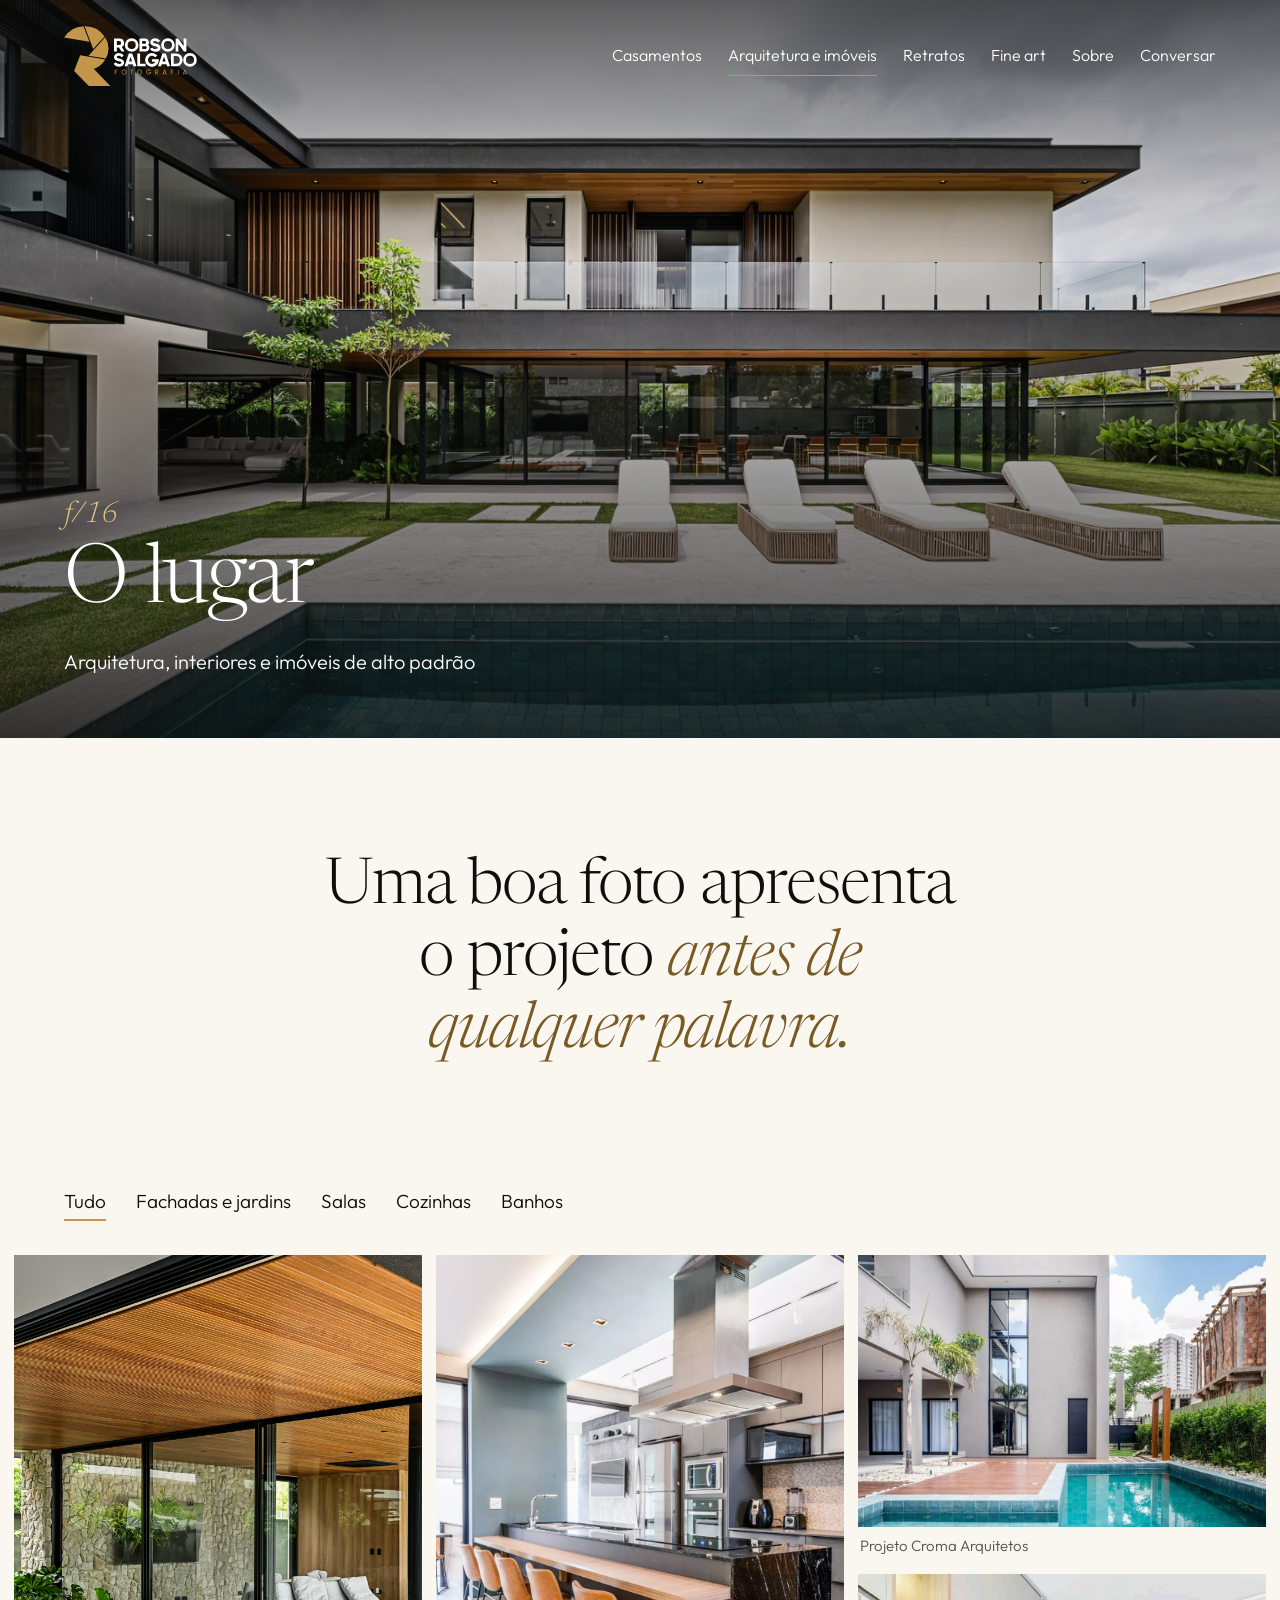
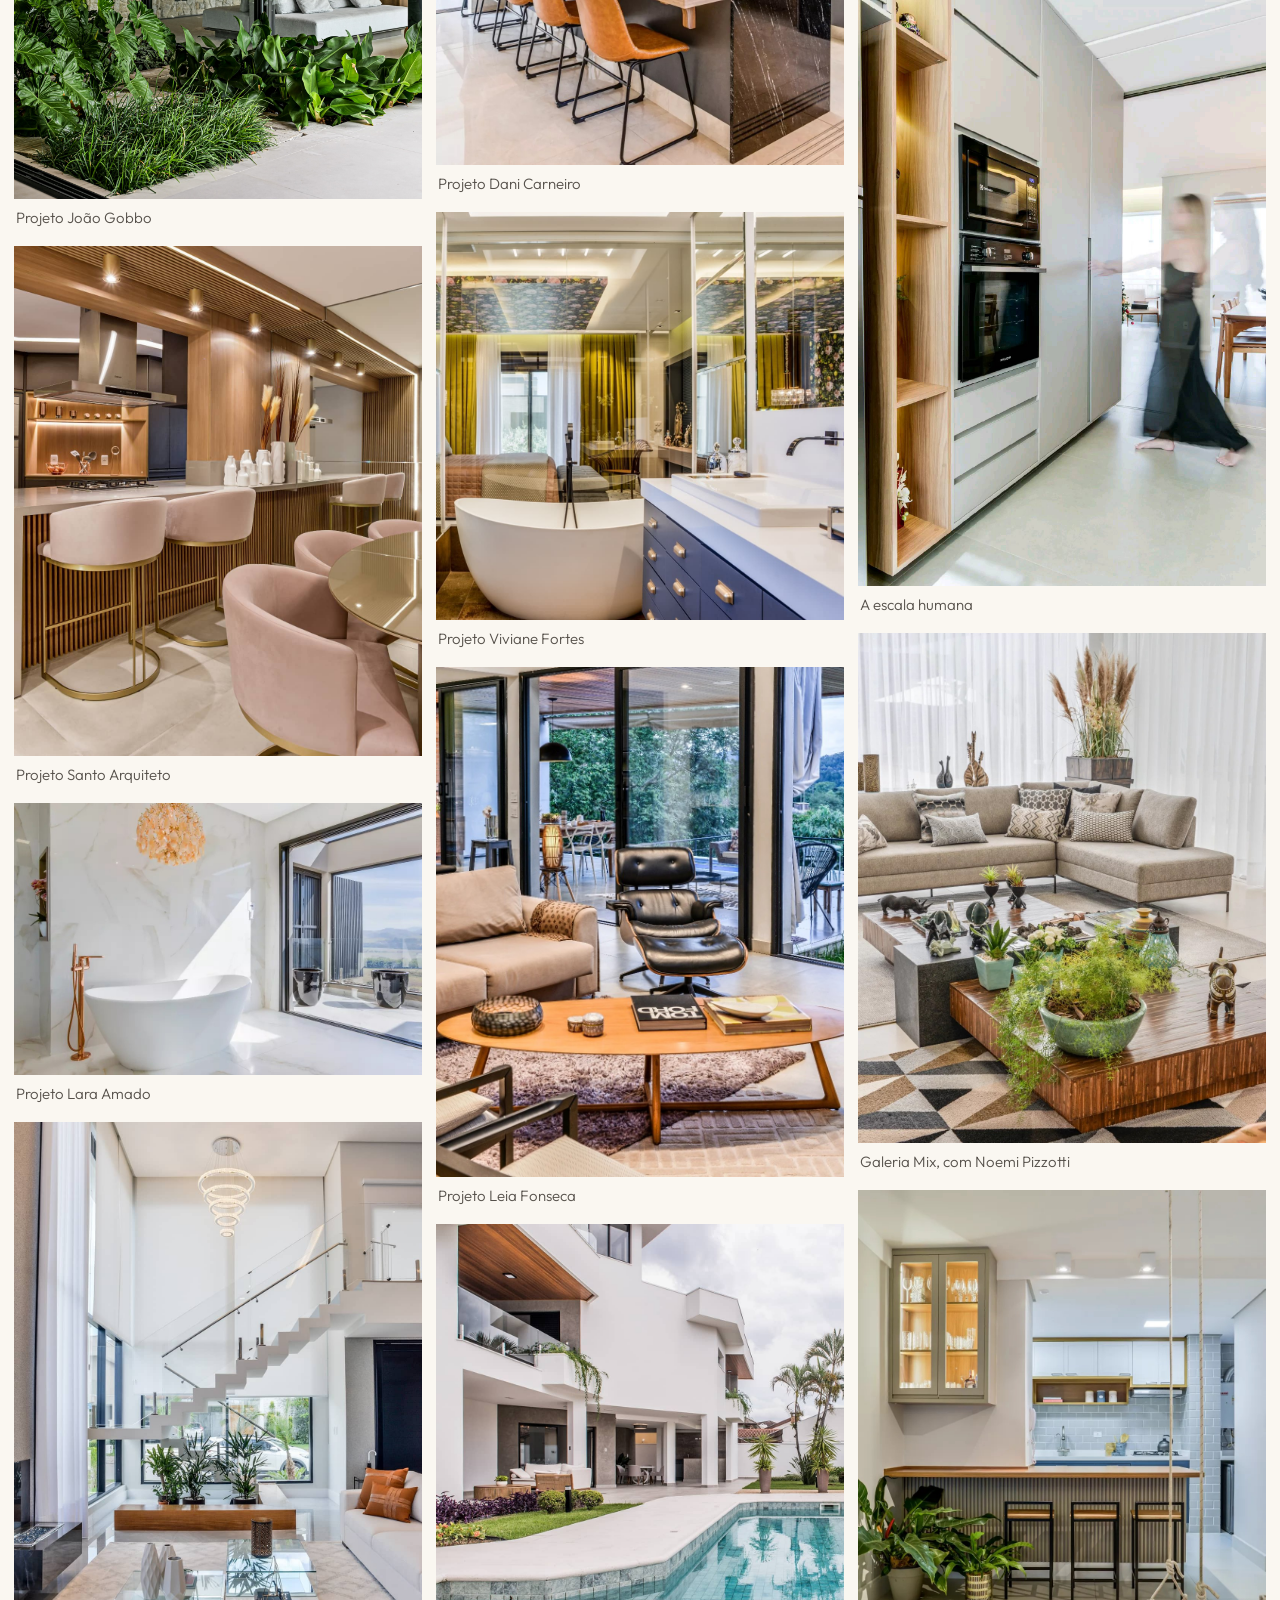
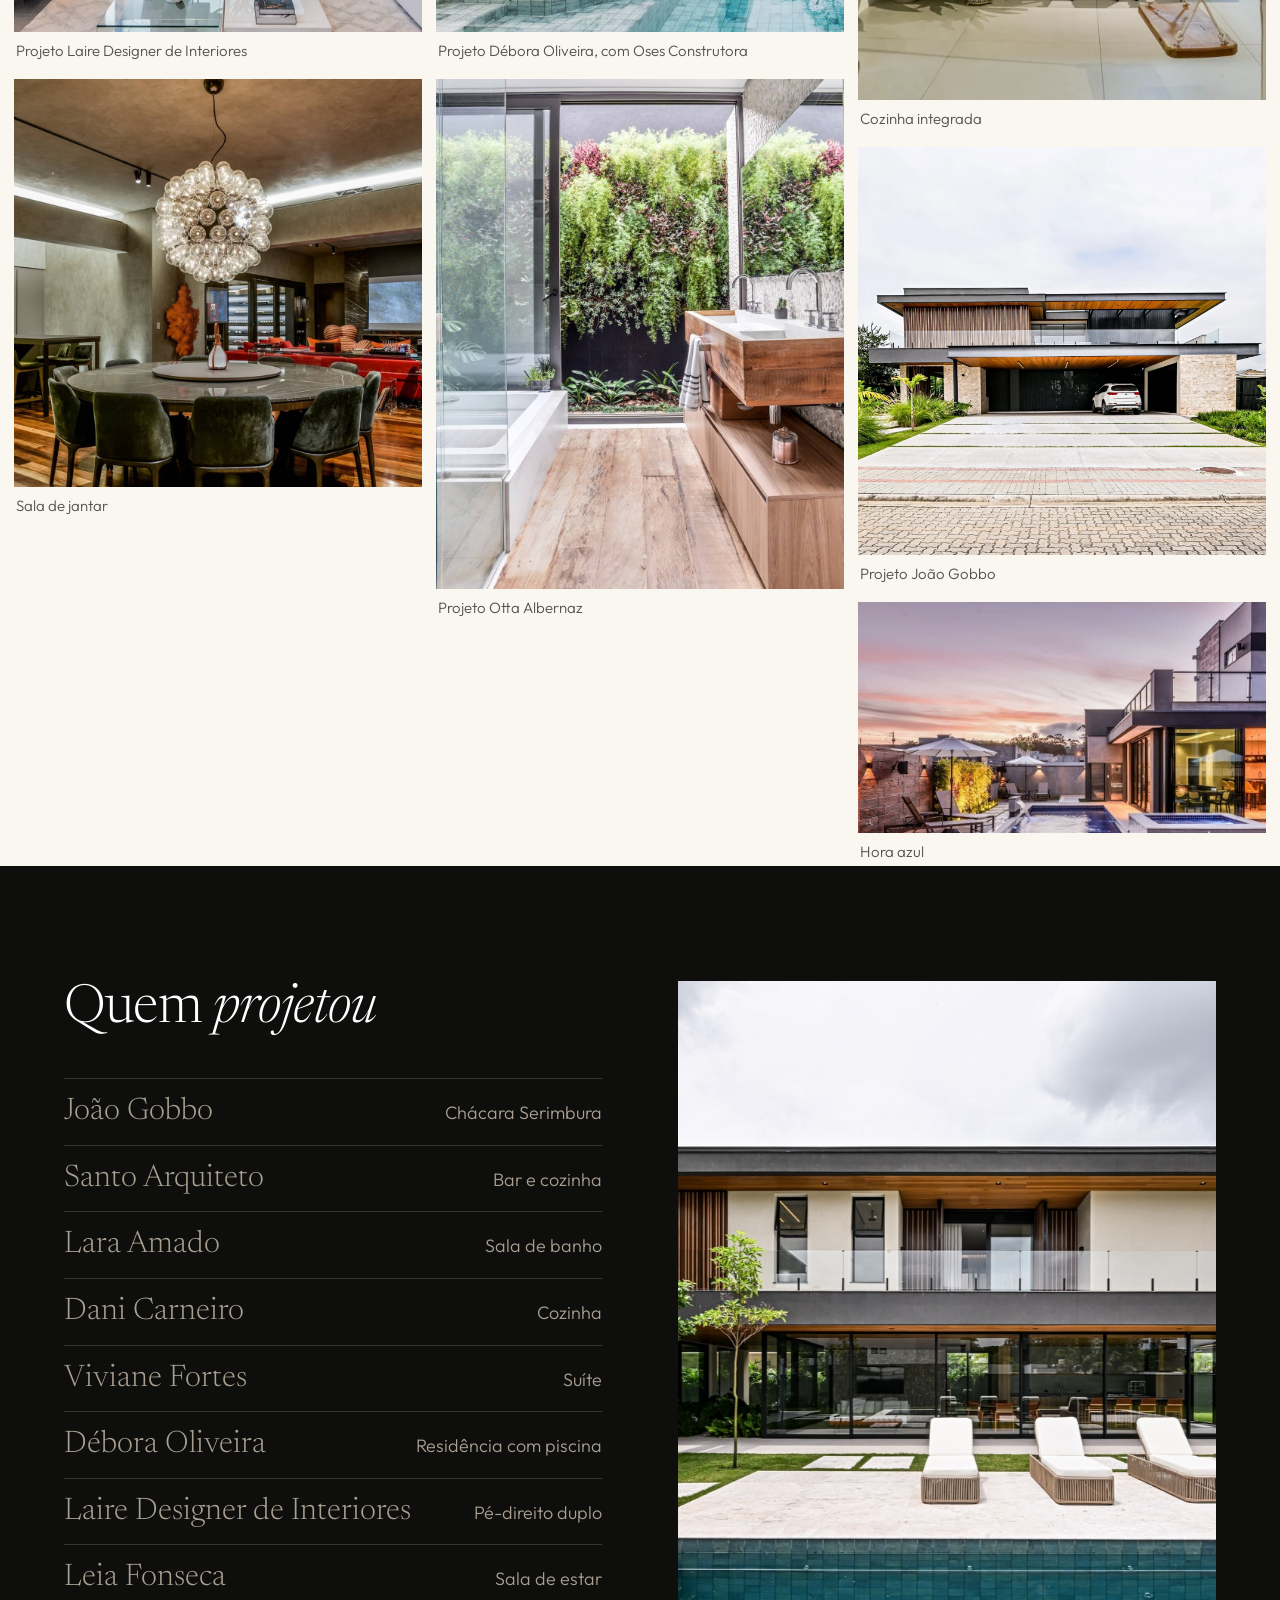
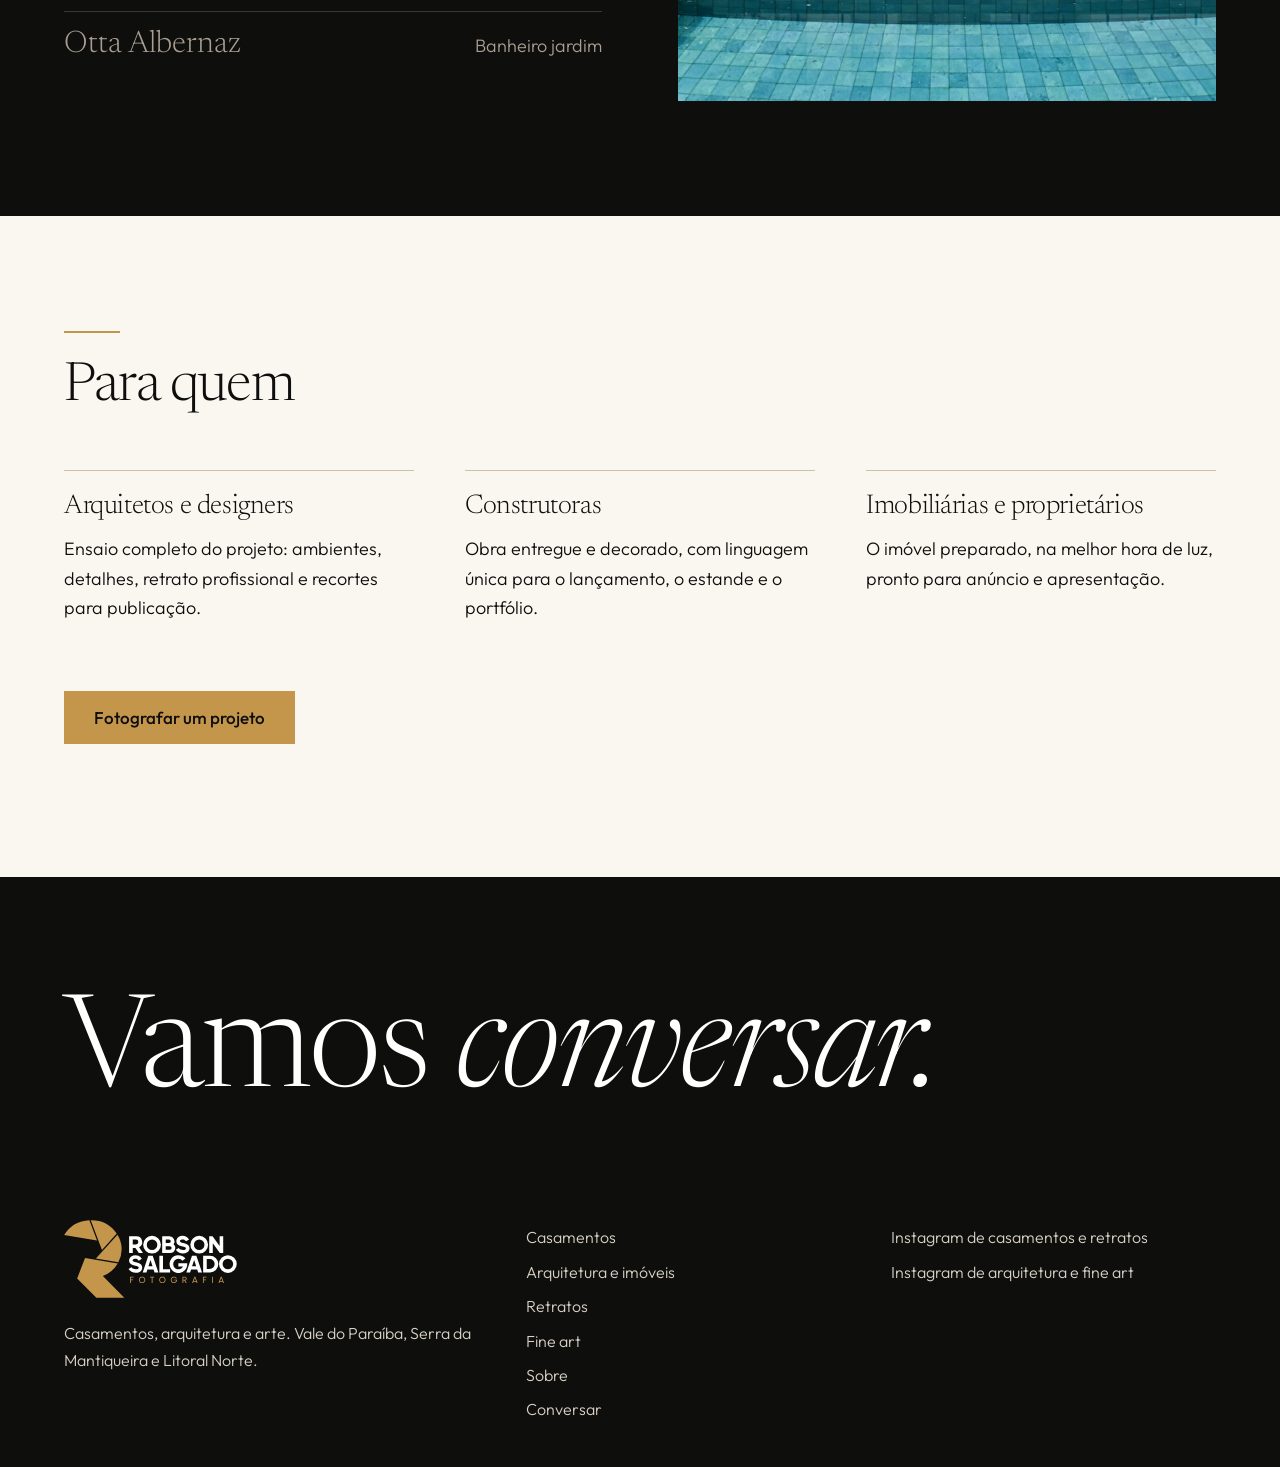
==== arquitetura.html @ 50bb3183 "Site Robson Salgado Fotografia (previa) Co-Authored-By: Claude Opus 5.5 <noreply@anthropic.com>" ====
<!doctype html><html lang="pt-BR"><head><meta charset="utf-8"><meta name="viewport" content="width=device-width,initial-scale=1"><meta name="robots" content="noindex,nofollow"><meta property="og:title" content="Arquitetura e imóveis · Robson Salgado Fotografia"><meta property="og:description" content="Fotografia de arquitetura, interiores e imóveis de alto padrão."><meta property="og:type" content="website"><meta property="og:image" content="https://preterconsultoria-svg.github.io/robson-salgado/assets/link.jpg"><meta property="og:image:width" content="1200"><meta property="og:image:height" content="630"><meta name="twitter:card" content="summary_large_image"><meta name="theme-color" content="#0E0E0D"><title>Arquitetura e imóveis · Robson Salgado Fotografia</title><meta name="description" content="Fotografia de arquitetura, interiores e imóveis de alto padrão."><link rel="icon" href="assets/favicon.svg"><link href="https://fonts.googleapis.com/css2?family=Newsreader:ital,opsz,wght@0,6..72,300;0,6..72,400;1,6..72,300;1,6..72,400&family=Outfit:wght@300;400;500&display=swap" rel="stylesheet"><link rel="stylesheet" href="assets/site.css"><link rel="stylesheet" href="assets/site2.css"><script>document.documentElement.classList.add('js');if(/parado/.test(location.search)||matchMedia('(prefers-reduced-motion:reduce)').matches)document.documentElement.classList.add('parado')</script></head><body class="">
<header class="topo"><a href="index.html"><img src="assets/logo-negativo.svg" alt="Robson Salgado Fotografia, início"></a><button class="abre" aria-expanded="false">Menu</button><nav><a href="casamentos.html">Casamentos</a><a href="arquitetura.html" aria-current=page>Arquitetura e imóveis</a><a href="retratos.html">Retratos</a><a href="fine-art.html">Fine art</a><a href="sobre.html">Sobre</a><a href="contato.html">Conversar</a></nav></header>
<main><section class="capa"><img class="f" src="assets/fotos/a6.jpg" alt="" style="object-position:50% 50%"><div><span class="ab">f/16</span><h1>O lugar</h1><p>Arquitetura, interiores e imóveis de alto padrão</p></div></section><section class="sec manif"><p>Uma boa foto apresenta o projeto <em>antes de qualquer palavra.</em></p></section><div class="filtros" role="group" aria-label="Filtrar fotos"><button aria-pressed="true" data-f="">Tudo</button><button aria-pressed="false" data-f="fora">Fachadas e jardins</button><button aria-pressed="false" data-f="social">Salas</button><button aria-pressed="false" data-f="coz">Cozinhas</button><button aria-pressed="false" data-f="banho">Banhos</button></div><div class="grade"><figure data-t="fora"><img src="assets/fotos/a7.jpg" alt="Varanda com jardim tropical" loading="lazy" style="aspect-ratio:1440/1920;"><figcaption>Projeto João Gobbo</figcaption></figure><figure data-t="social"><img src="assets/fotos/a55.jpg" alt="Bar com banquetas rosê" loading="lazy" style="aspect-ratio:1080/1350;"><figcaption>Projeto Santo Arquiteto</figcaption></figure><figure data-t="banho"><img src="assets/fotos/a53.jpg" alt="Banheira com vista" loading="lazy" style="aspect-ratio:1080/720;"><figcaption>Projeto Lara Amado</figcaption></figure><figure data-t="social"><img src="assets/fotos/a83.jpg" alt="Pé-direito duplo com escada suspensa" loading="lazy" style="aspect-ratio:1080/1350;"><figcaption>Projeto Laire Designer de Interiores</figcaption></figure><figure data-t="social"><img src="assets/fotos/a75.jpg" alt="Sala de jantar com lustre de vidro" loading="lazy" style="aspect-ratio:1080/1080;"><figcaption>Sala de jantar</figcaption></figure><figure data-t="coz"><img src="assets/fotos/a46.jpg" alt="Cozinha com ilha" loading="lazy" style="aspect-ratio:1080/1350;"><figcaption>Projeto Dani Carneiro</figcaption></figure><figure data-t="banho"><img src="assets/fotos/a64.jpg" alt="Sala de banho" loading="lazy" style="aspect-ratio:1080/1080;"><figcaption>Projeto Viviane Fortes</figcaption></figure><figure data-t="social"><img src="assets/fotos/a25.jpg" alt="Sala com poltrona de couro" loading="lazy" style="aspect-ratio:864/1080;"><figcaption>Projeto Leia Fonseca</figcaption></figure><figure data-t="fora"><img src="assets/fotos/a69.jpg" alt="Casa com piscina" loading="lazy" style="aspect-ratio:1080/1080;"><figcaption>Projeto Débora Oliveira, com Oses Construtora</figcaption></figure><figure data-t="banho"><img src="assets/fotos/a78.jpg" alt="Banheiro com jardim vertical" loading="lazy" style="aspect-ratio:1080/1350;"><figcaption>Projeto Otta Albernaz</figcaption></figure><figure data-t="fora"><img src="assets/fotos/a50.jpg" alt="Piscina e fachada" loading="lazy" style="aspect-ratio:1080/720;"><figcaption>Projeto Croma Arquitetos</figcaption></figure><figure data-t="coz"><img src="assets/fotos/a33.jpg" alt="Cozinha clara com figura em movimento" loading="lazy" style="aspect-ratio:1280/1920;"><figcaption>A escala humana</figcaption></figure><figure data-t="social"><img src="assets/fotos/a52.jpg" alt="Sala de estar" loading="lazy" style="aspect-ratio:1080/1350;"><figcaption>Galeria Mix, com Noemi Pizzotti</figcaption></figure><figure data-t="coz"><img src="assets/fotos/a54.jpg" alt="Cozinha integrada com balanço" loading="lazy" style="aspect-ratio:1080/1350;"><figcaption>Cozinha integrada</figcaption></figure><figure data-t="fora"><img src="assets/fotos/a8.jpg" alt="Fachada contemporânea" loading="lazy" style="aspect-ratio:1440/1440;"><figcaption>Projeto João Gobbo</figcaption></figure><figure data-t="fora"><img src="assets/fotos/a63.jpg" alt="Casa ao anoitecer" loading="lazy" style="aspect-ratio:1080/610;"><figcaption>Hora azul</figcaption></figure></div><section class="sec noite indice"><div><h2>Quem <em>projetou</em></h2><ul><li tabindex="0" data-i="a6"><b>João Gobbo</b><span>Chácara Serimbura</span></li><li tabindex="0" data-i="a55"><b>Santo Arquiteto</b><span>Bar e cozinha</span></li><li tabindex="0" data-i="a53"><b>Lara Amado</b><span>Sala de banho</span></li><li tabindex="0" data-i="a46"><b>Dani Carneiro</b><span>Cozinha</span></li><li tabindex="0" data-i="a64"><b>Viviane Fortes</b><span>Suíte</span></li><li tabindex="0" data-i="a69"><b>Débora Oliveira</b><span>Residência com piscina</span></li><li tabindex="0" data-i="a83"><b>Laire Designer de Interiores</b><span>Pé-direito duplo</span></li><li tabindex="0" data-i="a25"><b>Leia Fonseca</b><span>Sala de estar</span></li><li tabindex="0" data-i="a78"><b>Otta Albernaz</b><span>Banheiro jardim</span></li></ul></div><img src="assets/fotos/a6.jpg" alt=""></section><section class="sec"><i class="fio"></i><h2>Para quem</h2><div class="tres"><div><h3>Arquitetos e designers</h3><p>Ensaio completo do projeto: ambientes, detalhes, retrato profissional e recortes para publicação.</p></div><div><h3>Construtoras</h3><p>Obra entregue e decorado, com linguagem única para o lançamento, o estande e o portfólio.</p></div><div><h3>Imobiliárias e proprietários</h3><p>O imóvel preparado, na melhor hora de luz, pronto para anúncio e apresentação.</p></div></div><p style="margin-top:50px"><a class="bt" href="contato.html?tipo=arquitetura">Fotografar um projeto</a></p></section></main>
<footer class="pe2"><a class="conv" href="contato.html">Vamos <em>conversar.</em></a><div class="pe"><div><img src="assets/logo-negativo.svg" alt="Robson Salgado Fotografia"><p style="margin-top:22px">Casamentos, arquitetura e arte. Vale do Paraíba, Serra da Mantiqueira e Litoral Norte.</p></div><div><a href="casamentos.html">Casamentos</a><a href="arquitetura.html">Arquitetura e imóveis</a><a href="retratos.html">Retratos</a><a href="fine-art.html">Fine art</a><a href="sobre.html">Sobre</a><a href="contato.html">Conversar</a></div><div><a data-ig="instagramStudio" href="#">Instagram de casamentos e retratos</a><a data-ig="instagramArq" href="#">Instagram de arquitetura e fine art</a></div></div></footer>
<script src="config.js"></script><script src="assets/site.js"></script><script src="assets/site2.js"></script></body></html>
---- assets/site.css ----
:root{--preto:#0E0E0D;--ouro:#C4964B;--bronze:#7A5A24;--marfim:#FAF7F1;--areia:#EDE5D8;--grafite:#55504A;--serif:"Newsreader",Georgia,serif;--sans:"Outfit",Arial,sans-serif;--m:clamp(20px,5vw,80px)}
*{box-sizing:border-box}html{scroll-behavior:smooth}body{margin:0;background:var(--marfim);color:var(--preto);font:300 18px/1.65 var(--sans)}
img{display:block;max-width:100%}a{color:inherit}h1,h2,h3{font-family:var(--serif);font-weight:300;line-height:1.06;margin:0;letter-spacing:-.015em;text-wrap:balance}
h1{font-size:clamp(44px,6.4vw,104px)}h2{font-size:clamp(34px,4.2vw,66px)}h3{font-size:27px}em{font-style:italic}p{margin:0 0 1em;max-width:62ch}
.fio{display:block;width:56px;height:2px;background:var(--ouro);margin:0 0 26px}
:focus-visible{outline:2px solid var(--ouro);outline-offset:4px}
.topo{position:absolute;z-index:20;left:0;right:0;top:0;display:flex;align-items:center;justify-content:space-between;gap:24px;padding:26px var(--m);color:#fff}
.topo img{height:60px}.topo nav{display:flex;gap:30px;font-size:16px}.topo a{text-decoration:none}.topo nav a{padding:6px 0;border-bottom:1px solid transparent}.topo nav a:hover,.topo nav a[aria-current]{border-color:var(--ouro)}
.claro .topo{position:relative;background:var(--preto)}
.abre{display:none}
.duas{display:flex;height:100vh;min-height:620px;background:var(--preto);position:relative;overflow:hidden}
.duas a{position:relative;flex:1;overflow:hidden;text-decoration:none;color:#fff;transition:flex .7s cubic-bezier(.2,.7,.2,1)}
.duas a:hover,.duas a:focus-visible{flex:1.35}
.duas img{position:absolute;inset:0;width:100%;height:100%;object-fit:cover}
.duas a:after{content:"";position:absolute;inset:0;background:linear-gradient(rgba(14,14,13,.7),rgba(14,14,13,0) 30%,rgba(14,14,13,0) 45%,rgba(14,14,13,.86))}
.duas div{position:absolute;left:var(--m);right:30px;bottom:56px;z-index:2}.duas p{margin:14px 0 0;max-width:34ch;font-size:18px}
.duas a+a div{left:48px}
.duas h1,.duas h2{font-size:clamp(46px,6.6vw,108px)}
.duas span{display:inline-block;margin-top:18px;border-bottom:1px solid var(--ouro);padding-bottom:4px}
.sec{padding:clamp(70px,9vw,150px) var(--m)}.par{display:grid;grid-template-columns:1fr 1fr;gap:clamp(30px,6vw,110px);align-items:center}
.noite{background:var(--preto);color:#fff}.noite p{color:#D8D1C5}.areia{background:var(--areia)}
.sangra{display:grid;grid-template-columns:1.1fr 1fr;min-height:640px}.sangra>img{width:100%;height:100%;object-fit:cover;min-height:420px}.sangra>div{padding:clamp(50px,7vw,120px) var(--m);align-self:center}
.sangra.inv>img{order:2}
.grade{columns:3;column-gap:14px;padding:0 14px}.grade figure{margin:0 0 14px;break-inside:avoid;cursor:zoom-in}.grade img{width:100%}.grade figcaption{font-size:15px;color:var(--grafite);padding:8px 2px 4px;line-height:1.4}
.capa{position:relative;height:82vh;min-height:520px;color:#fff;background:var(--preto)}.capa img.f{position:absolute;inset:0;width:100%;height:100%;object-fit:cover}.capa:after{content:"";position:absolute;inset:0;background:linear-gradient(rgba(14,14,13,.66),rgba(14,14,13,.05) 35%,rgba(14,14,13,.84))}.capa div{position:absolute;z-index:2;left:var(--m);right:var(--m);bottom:60px}.capa p{font-size:20px;margin:18px 0 0}
.tres{display:grid;grid-template-columns:repeat(3,1fr);gap:clamp(24px,4vw,64px);margin-top:54px}.tres h3{margin-bottom:12px}.tres>div{border-top:1px solid #cdbfa8;padding-top:22px}.noite .tres>div{border-color:#3b372f}
.bt{display:inline-block;background:var(--ouro);color:var(--preto);padding:16px 30px;text-decoration:none;border:0;font:500 17px var(--sans);cursor:pointer}.bt:hover{background:#d6aa62}.lk{border-bottom:1px solid var(--ouro);text-decoration:none;padding-bottom:3px}
blockquote{margin:0;font:italic 300 clamp(38px,5.4vw,88px)/1.08 var(--serif);text-wrap:balance}
form{display:grid;gap:18px}label{display:grid;gap:6px;font-size:16px}input,select,textarea{font:300 18px var(--sans);padding:14px;border:1px solid #8f8371;background:#fff;color:var(--preto);width:100%}
.aviso{background:#fff3d6;padding:12px 16px;font-size:16px;display:none}
.pe{background:var(--preto);color:#D8D1C5;padding:70px var(--m) 40px;display:grid;grid-template-columns:1.3fr 1fr 1fr;gap:40px;font-size:16px}.pe img{height:78px}.pe a{display:block;text-decoration:none;padding:4px 0}.pe a:hover{color:var(--ouro)}
dialog{border:0;padding:0;background:transparent;max-width:94vw;max-height:94vh}dialog::backdrop{background:rgba(14,14,13,.93)}dialog img{max-width:94vw;max-height:88vh}dialog p{color:#fff;font-size:15px;margin:8px 0;max-width:none}dialog button{position:fixed;right:24px;top:18px;background:none;border:1px solid #fff;color:#fff;padding:8px 16px;font:400 16px var(--sans);cursor:pointer}
@media(max-width:820px){.abre{display:block;background:none;border:1px solid rgba(255,255,255,.6);color:#fff;font:400 16px var(--sans);padding:8px 14px}.topo img{height:42px}.topo nav{display:none;position:absolute;top:100%;left:0;right:0;background:var(--preto);flex-direction:column;gap:6px;padding:20px var(--m)}.topo.on nav{display:flex}
.duas{flex-direction:column;height:auto}.duas a{min-height:74vh;flex:none!important}.duas a+a div{left:var(--m)}.duas div{bottom:34px}.par,.sangra,.tres,.pe{grid-template-columns:1fr}.sangra.inv>img{order:0}.grade{columns:2;column-gap:8px;padding:0 8px}.grade figure{margin-bottom:8px}body{font-size:17px}}
@media(prefers-reduced-motion:reduce){*{transition:none!important;scroll-behavior:auto!important}}
---- assets/site2.css ----
/* v2 */
.intro{position:fixed;inset:0;z-index:99;background:#0E0E0D;display:none;place-items:center;pointer-events:none}
.js .intro{display:grid;animation:some .7s 1.9s forwards}.intro svg{height:34vh;overflow:visible;animation:abre .9s 1.6s cubic-bezier(.7,0,.8,.4) forwards}
.intro path{fill:#C4964B;opacity:0;transform-box:view-box;transform-origin:50% 40%;animation:lamina .9s cubic-bezier(.2,.8,.2,1) forwards}.intro path:nth-child(2){animation-delay:.14s}.intro path:nth-child(3){animation-delay:.28s}.intro path:nth-child(4){animation-delay:.42s}
@keyframes lamina{from{opacity:0;transform:rotate(-50deg) scale(.8)}to{opacity:1;transform:none}}@keyframes abre{to{transform:scale(7) rotate(24deg);opacity:0}}@keyframes some{to{opacity:0;visibility:hidden}}
.parado .intro,.visto .intro{display:none!important}
.js:not(.parado) .rv{opacity:0;transform:translateY(34px);transition:opacity 1s,transform 1s cubic-bezier(.2,.7,.2,1)}.js .rv.on{opacity:1!important;transform:none!important}
.topo nav{gap:26px}.duas:before{content:"";position:absolute;z-index:3;left:50%;top:-5%;width:5px;height:110%;background:#0E0E0D;display:none}
.duas a:first-child{clip-path:polygon(0 0,100% 0,calc(100% - 9vh) 100%,0 100%);margin-right:-9vh;z-index:2}.duas a+a div{left:calc(9vh + 48px)}.duas a:first-child{filter:none}
.manif p{font:300 clamp(36px,5vw,80px)/1.12 var(--serif);letter-spacing:-.015em;max-width:21ch;margin:0 auto;text-align:center;text-wrap:balance}.manif em{color:var(--bronze)}
.diaf{position:relative;height:340vh;background:#0E0E0D;color:#fff}.parado .diaf{height:100vh}.palco{position:sticky;top:0;height:100vh;height:100svh;min-height:480px;overflow:hidden}.lugar{position:absolute;inset:0;width:100%;height:100%;object-fit:cover;will-change:transform}
.furo{position:absolute;inset:0;will-change:clip-path}.furo img{position:absolute;left:0;top:0;width:100%;height:auto;max-width:none;transform-origin:0 0;will-change:transform}
.palco:after{content:"";position:absolute;inset:auto 0 0;height:42%;background:linear-gradient(transparent,rgba(14,14,13,.78));pointer-events:none}
.legs{position:absolute;z-index:3;left:var(--m);right:var(--m);bottom:56px;display:grid}.legs p{grid-area:1/1;align-self:end;margin:0;max-width:none;font:300 clamp(40px,5.6vw,92px)/1.05 var(--serif);letter-spacing:-.015em;text-wrap:balance;opacity:0}
.sel{padding:0 0 clamp(70px,8vw,130px)}.sel h2{padding:0 var(--m) 40px}.faixa{display:flex;gap:14px;overflow-x:auto;padding:0 var(--m) 18px;scroll-snap-type:x proximity;scrollbar-color:#C4964B #EDE5D8;scrollbar-width:thin}.faixa a{flex:none;scroll-snap-align:center;text-decoration:none}.faixa img{height:min(64vh,620px);width:auto;max-width:none;transition:filter .4s}.faixa a:hover img{filter:brightness(1.06)}.faixa span{display:block;padding-top:10px;font-size:16px;color:var(--grafite)}
.marca{display:grid;grid-template-columns:1fr 1.1fr;align-items:center;gap:6vw;padding:clamp(70px,8vw,120px) var(--m)}.janela{height:min(78vh,760px);width:100%}.marca blockquote p{font:300 18px var(--sans);margin-top:26px}.marca .lk{font:400 18px var(--sans);letter-spacing:0}
.ab{display:block;font:italic 300 30px var(--serif);color:#E3BE82;margin-bottom:10px}
.filtros{display:flex;flex-wrap:wrap;gap:8px 30px;padding:0 var(--m) 34px}.filtros button{background:none;border:0;border-bottom:2px solid transparent;font:300 19px var(--sans);padding:6px 0;cursor:pointer;color:var(--preto)}.filtros [aria-pressed=true]{border-color:#C4964B}.grade figure[hidden]{display:none}.grade img{transition:filter .4s}.grade figure:hover img{filter:brightness(1.07)}
.larga{position:relative;height:88vh;min-height:460px;margin-top:80px;color:#fff;overflow:hidden}.larga img{width:100%;height:100%;object-fit:cover}.larga:after{content:"";position:absolute;inset:50% 0 0;background:linear-gradient(transparent,rgba(14,14,13,.8))}.larga p{position:absolute;z-index:2;left:var(--m);right:var(--m);bottom:36px;font:italic 300 clamp(24px,2.4vw,36px)/1.25 var(--serif);max-width:36ch;margin:0}
.topo0{align-items:start}.faq details{border-top:1px solid #cdbfa8;padding:20px 0}.faq summary{font:300 27px/1.2 var(--serif);cursor:pointer}.faq p{margin:14px 0 0}
.indice{display:grid;grid-template-columns:1fr 1fr;gap:6vw}.indice>img{width:100%;height:720px;object-fit:cover;position:sticky;top:40px}.indice ul{list-style:none;padding:0;margin:40px 0 0}.indice li{display:flex;justify-content:space-between;gap:20px;align-items:baseline;border-top:1px solid #3b372f;padding:15px 0;cursor:default;color:#A89F91;transition:color .3s,padding .3s}.indice li b{font:300 31px/1.15 var(--serif)}.indice li:hover,.indice li:focus{color:#fff;padding-left:16px}
.retr{position:relative;display:grid;grid-template-columns:repeat(4,1fr);height:100vh;min-height:560px;background:#0E0E0D}.retr figure{margin:0;overflow:hidden}.retr img{width:100%;height:100%;object-fit:cover;object-position:50% 25%}.retr:after{content:"";position:absolute;inset:0;background:linear-gradient(rgba(14,14,13,.75),transparent 28%,transparent 55%,rgba(14,14,13,.85));pointer-events:none}.retr>div{position:absolute;z-index:2;left:var(--m);bottom:56px;color:#fff}
.parede{position:relative;height:88vh;min-height:620px;background:linear-gradient(100deg,rgba(255,255,255,.22),transparent 45%,rgba(0,0,0,.14)),var(--p);overflow:hidden;transition:background-color .5s}.obra{position:absolute;left:50%;top:7%;height:62%;transform:translateX(-50%) scale(var(--s,1));transform-origin:50% 45%;transition:transform .5s;background:#12110f;padding:10px;box-shadow:0 24px 46px rgba(0,0,0,.42)}.obra:before{content:"";position:absolute;inset:10px;background:#faf7f1}.obra img{position:relative;height:100%;width:auto;max-width:none;padding:5vh 4.4vh;display:block}
.parede .chao{position:absolute;inset:auto 0 0;height:15%;background:linear-gradient(#8d7353,#6d573c)}.banco{position:absolute;z-index:2;left:50%;bottom:8%;width:460px;max-width:70%;height:66px;transform:translateX(-50%);background:linear-gradient(#b28a5a,#8f6b42);box-shadow:0 40px 26px -14px rgba(0,0,0,.45)}.banco:before,.banco:after{content:"";position:absolute;top:100%;width:10px;height:44px;background:#1a1815;left:40px}.banco:after{left:auto;right:40px}
.escolhe{display:flex;flex-wrap:wrap;gap:24px 60px;align-items:center;padding:34px var(--m)}.escolhe div{display:flex;gap:14px;flex-wrap:wrap}.escolhe p{font-size:15px;margin:0;color:var(--grafite)}.escolhe button{font:300 17px var(--sans);background:none;border:1px solid #bfb19a;padding:10px 16px;cursor:pointer;color:var(--preto)}.escolhe button[data-o]{padding:0;border:2px solid transparent;text-align:left}.escolhe button[data-o] img{width:84px;height:104px;object-fit:cover}.escolhe button[data-o] span{display:block;font-size:15px;padding:4px 2px}.escolhe [aria-pressed=true]{border-color:#C4964B!important;box-shadow:inset 0 0 0 1px #C4964B}.cor{width:44px;height:44px;padding:0!important}
.cont{display:grid;grid-template-columns:1fr 1.1fr}.cf img{width:100%;height:100%;object-fit:cover}.cd{padding:80px var(--m)}
.pe2{background:#0E0E0D}.pe2 .conv{display:block;padding:clamp(80px,9vw,150px) var(--m) 30px;font:300 clamp(56px,10vw,170px)/1 var(--serif);color:#fff;text-decoration:none;letter-spacing:-.02em;transition:color .3s}.pe2 .conv:hover{color:#E3BE82}.semc .conv{display:none}
dialog .nav{position:fixed;top:50%;right:auto;left:20px;transform:translateY(-50%)}dialog .nav.p{left:auto;right:20px}
@media(max-width:820px){.duas a:first-child{clip-path:none;margin:0}.duas a+a div{left:var(--m)}.legs{bottom:36px}.js:not(.parado) .diaf{height:280vh}.marca,.indice,.cont{grid-template-columns:1fr}.janela{height:60vh}.indice>img{height:340px;position:static;order:-1}.indice li{flex-direction:column;gap:2px}.retr{grid-template-columns:1fr 1fr;grid-template-rows:1fr 1fr}.cf{height:46vh}.faixa img{height:54vh}.topo nav{z-index:30}.larga{height:64vh}.obra{height:48%}dialog .nav{top:auto;bottom:14px;transform:none}}
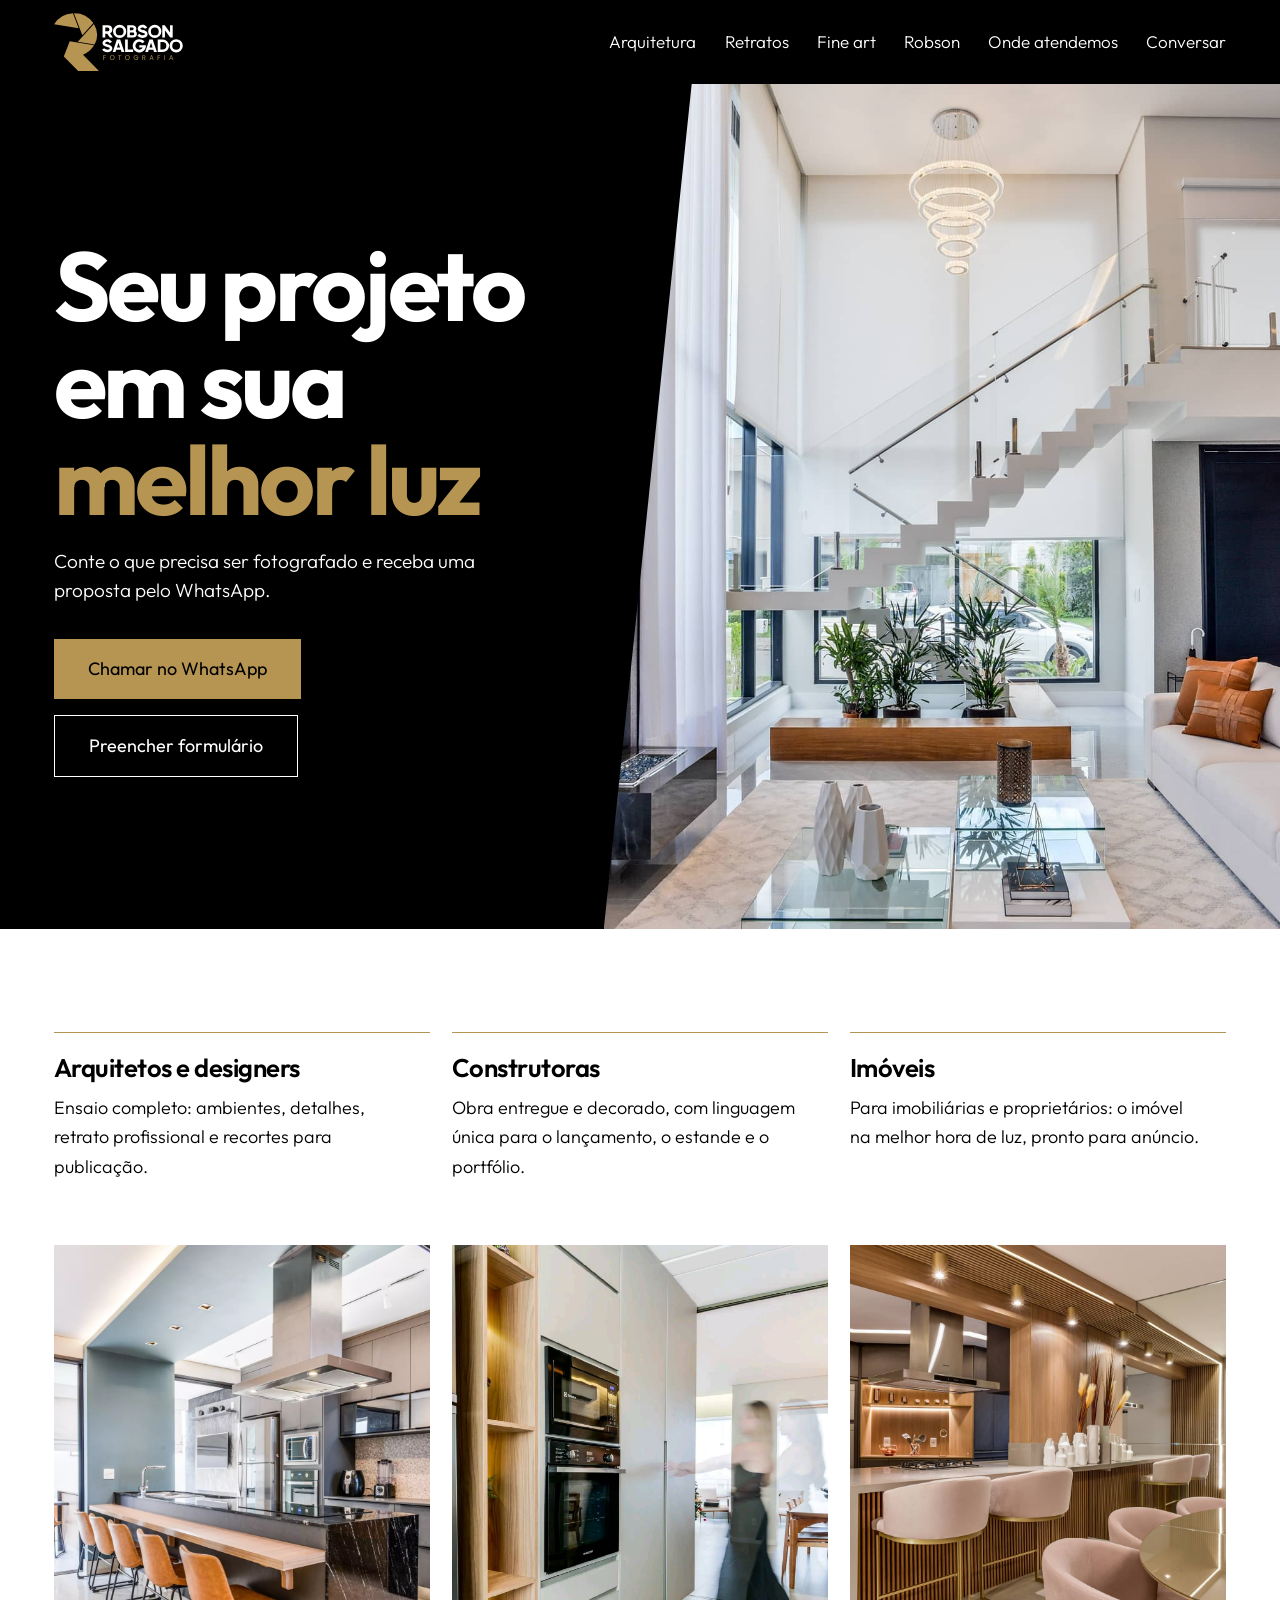
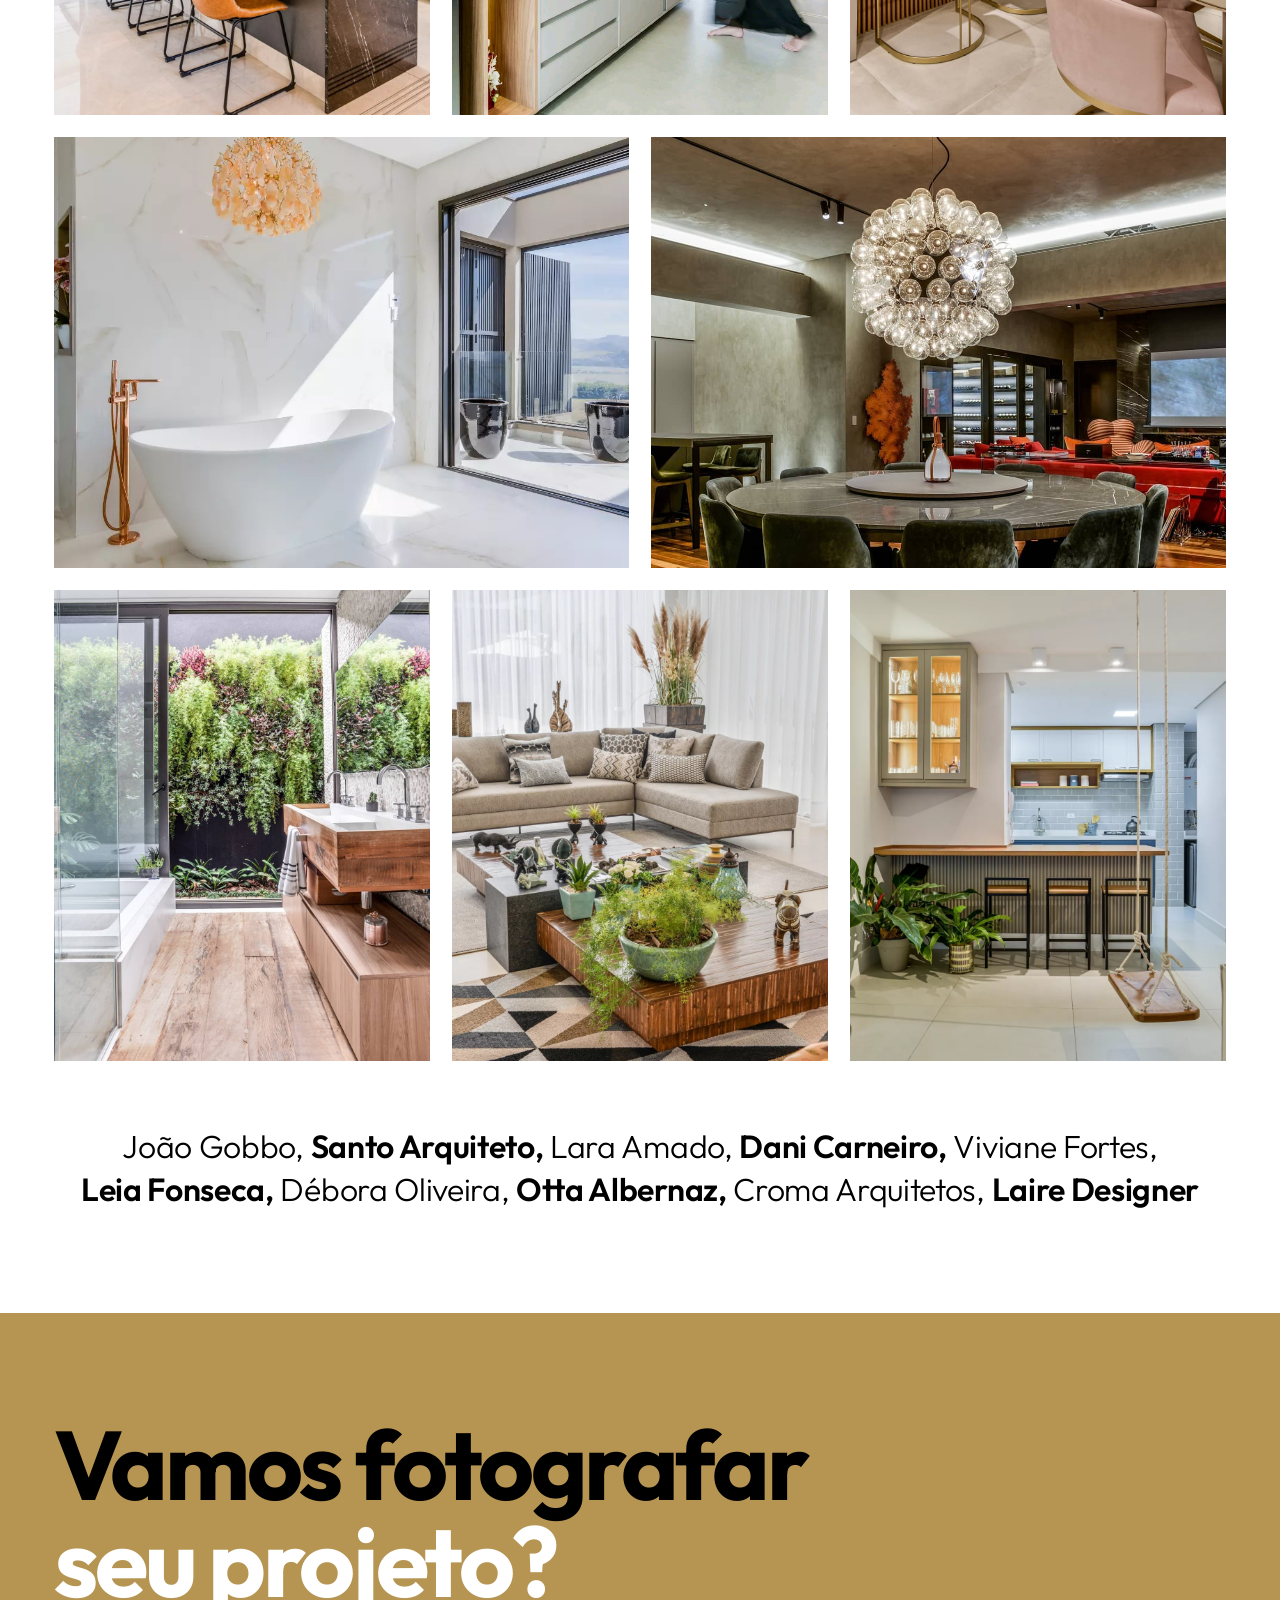
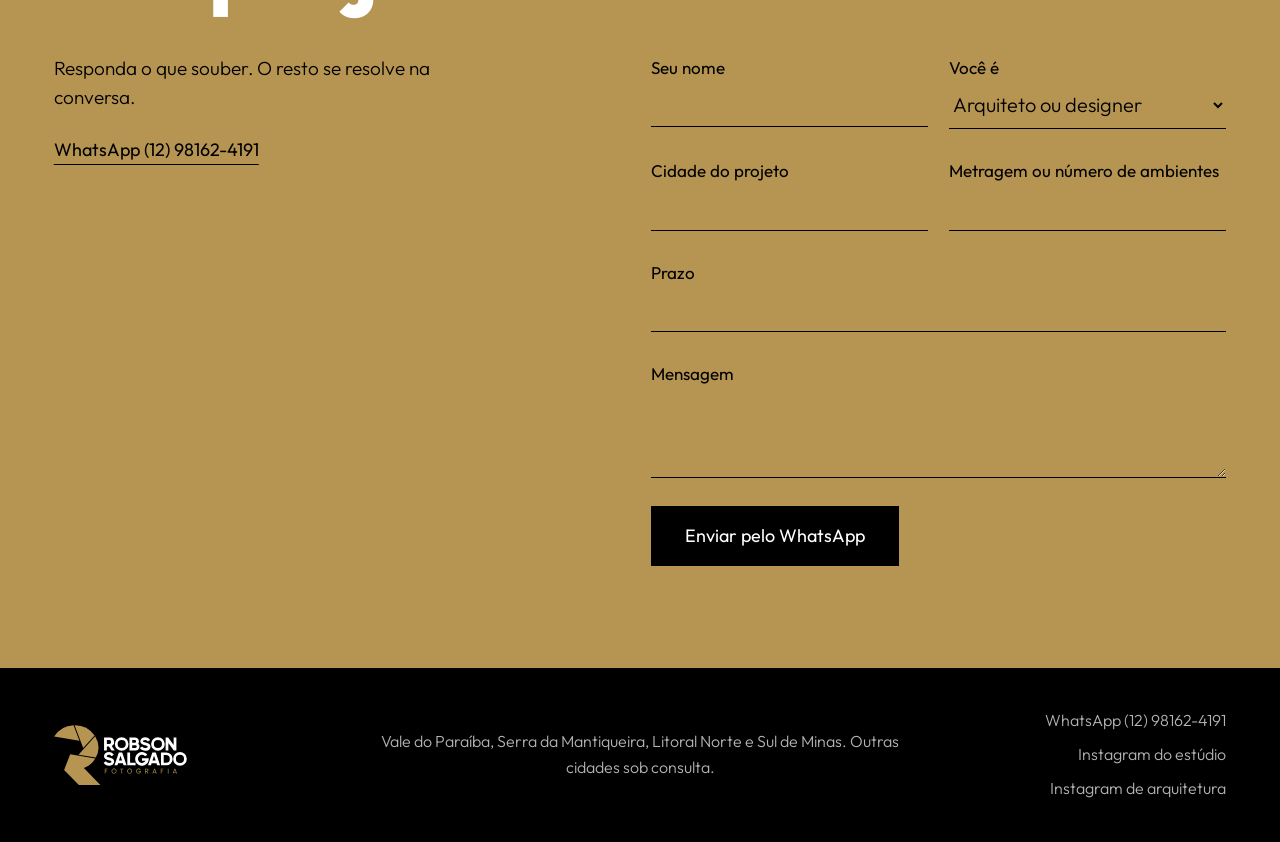
==== commit e37791b7: "Capa rotativa, páginas por serviço e catálogo fine art Co-Authored-By: Claude Opus 5.5 <noreply@anth" ====
--- a/arquitetura.html
+++ b/arquitetura.html
@@ -1,5 +1,2 @@
-<!doctype html><html lang="pt-BR"><head><meta charset="utf-8"><meta name="viewport" content="width=device-width,initial-scale=1"><meta name="robots" content="noindex,nofollow"><meta property="og:title" content="Arquitetura e imóveis · Robson Salgado Fotografia"><meta property="og:description" content="Fotografia de arquitetura, interiores e imóveis de alto padrão."><meta property="og:type" content="website"><meta property="og:image" content="https://preterconsultoria-svg.github.io/robson-salgado/assets/link.jpg"><meta property="og:image:width" content="1200"><meta property="og:image:height" content="630"><meta name="twitter:card" content="summary_large_image"><meta name="theme-color" content="#0E0E0D"><title>Arquitetura e imóveis · Robson Salgado Fotografia</title><meta name="description" content="Fotografia de arquitetura, interiores e imóveis de alto padrão."><link rel="icon" href="assets/favicon.svg"><link href="https://fonts.googleapis.com/css2?family=Newsreader:ital,opsz,wght@0,6..72,300;0,6..72,400;1,6..72,300;1,6..72,400&family=Outfit:wght@300;400;500&display=swap" rel="stylesheet"><link rel="stylesheet" href="assets/site.css"><link rel="stylesheet" href="assets/site2.css"><script>document.documentElement.classList.add('js');if(/parado/.test(location.search)||matchMedia('(prefers-reduced-motion:reduce)').matches)document.documentElement.classList.add('parado')</script></head><body class="">
-<header class="topo"><a href="index.html"><img src="assets/logo-negativo.svg" alt="Robson Salgado Fotografia, início"></a><button class="abre" aria-expanded="false">Menu</button><nav><a href="casamentos.html">Casamentos</a><a href="arquitetura.html" aria-current=page>Arquitetura e imóveis</a><a href="retratos.html">Retratos</a><a href="fine-art.html">Fine art</a><a href="sobre.html">Sobre</a><a href="contato.html">Conversar</a></nav></header>
-<main><section class="capa"><img class="f" src="assets/fotos/a6.jpg" alt="" style="object-position:50% 50%"><div><span class="ab">f/16</span><h1>O lugar</h1><p>Arquitetura, interiores e imóveis de alto padrão</p></div></section><section class="sec manif"><p>Uma boa foto apresenta o projeto <em>antes de qualquer palavra.</em></p></section><div class="filtros" role="group" aria-label="Filtrar fotos"><button aria-pressed="true" data-f="">Tudo</button><button aria-pressed="false" data-f="fora">Fachadas e jardins</button><button aria-pressed="false" data-f="social">Salas</button><button aria-pressed="false" data-f="coz">Cozinhas</button><button aria-pressed="false" data-f="banho">Banhos</button></div><div class="grade"><figure data-t="fora"><img src="assets/fotos/a7.jpg" alt="Varanda com jardim tropical" loading="lazy" style="aspect-ratio:1440/1920;"><figcaption>Projeto João Gobbo</figcaption></figure><figure data-t="social"><img src="assets/fotos/a55.jpg" alt="Bar com banquetas rosê" loading="lazy" style="aspect-ratio:1080/1350;"><figcaption>Projeto Santo Arquiteto</figcaption></figure><figure data-t="banho"><img src="assets/fotos/a53.jpg" alt="Banheira com vista" loading="lazy" style="aspect-ratio:1080/720;"><figcaption>Projeto Lara Amado</figcaption></figure><figure data-t="social"><img src="assets/fotos/a83.jpg" alt="Pé-direito duplo com escada suspensa" loading="lazy" style="aspect-ratio:1080/1350;"><figcaption>Projeto Laire Designer de Interiores</figcaption></figure><figure data-t="social"><img src="assets/fotos/a75.jpg" alt="Sala de jantar com lustre de vidro" loading="lazy" style="aspect-ratio:1080/1080;"><figcaption>Sala de jantar</figcaption></figure><figure data-t="coz"><img src="assets/fotos/a46.jpg" alt="Cozinha com ilha" loading="lazy" style="aspect-ratio:1080/1350;"><figcaption>Projeto Dani Carneiro</figcaption></figure><figure data-t="banho"><img src="assets/fotos/a64.jpg" alt="Sala de banho" loading="lazy" style="aspect-ratio:1080/1080;"><figcaption>Projeto Viviane Fortes</figcaption></figure><figure data-t="social"><img src="assets/fotos/a25.jpg" alt="Sala com poltrona de couro" loading="lazy" style="aspect-ratio:864/1080;"><figcaption>Projeto Leia Fonseca</figcaption></figure><figure data-t="fora"><img src="assets/fotos/a69.jpg" alt="Casa com piscina" loading="lazy" style="aspect-ratio:1080/1080;"><figcaption>Projeto Débora Oliveira, com Oses Construtora</figcaption></figure><figure data-t="banho"><img src="assets/fotos/a78.jpg" alt="Banheiro com jardim vertical" loading="lazy" style="aspect-ratio:1080/1350;"><figcaption>Projeto Otta Albernaz</figcaption></figure><figure data-t="fora"><img src="assets/fotos/a50.jpg" alt="Piscina e fachada" loading="lazy" style="aspect-ratio:1080/720;"><figcaption>Projeto Croma Arquitetos</figcaption></figure><figure data-t="coz"><img src="assets/fotos/a33.jpg" alt="Cozinha clara com figura em movimento" loading="lazy" style="aspect-ratio:1280/1920;"><figcaption>A escala humana</figcaption></figure><figure data-t="social"><img src="assets/fotos/a52.jpg" alt="Sala de estar" loading="lazy" style="aspect-ratio:1080/1350;"><figcaption>Galeria Mix, com Noemi Pizzotti</figcaption></figure><figure data-t="coz"><img src="assets/fotos/a54.jpg" alt="Cozinha integrada com balanço" loading="lazy" style="aspect-ratio:1080/1350;"><figcaption>Cozinha integrada</figcaption></figure><figure data-t="fora"><img src="assets/fotos/a8.jpg" alt="Fachada contemporânea" loading="lazy" style="aspect-ratio:1440/1440;"><figcaption>Projeto João Gobbo</figcaption></figure><figure data-t="fora"><img src="assets/fotos/a63.jpg" alt="Casa ao anoitecer" loading="lazy" style="aspect-ratio:1080/610;"><figcaption>Hora azul</figcaption></figure></div><section class="sec noite indice"><div><h2>Quem <em>projetou</em></h2><ul><li tabindex="0" data-i="a6"><b>João Gobbo</b><span>Chácara Serimbura</span></li><li tabindex="0" data-i="a55"><b>Santo Arquiteto</b><span>Bar e cozinha</span></li><li tabindex="0" data-i="a53"><b>Lara Amado</b><span>Sala de banho</span></li><li tabindex="0" data-i="a46"><b>Dani Carneiro</b><span>Cozinha</span></li><li tabindex="0" data-i="a64"><b>Viviane Fortes</b><span>Suíte</span></li><li tabindex="0" data-i="a69"><b>Débora Oliveira</b><span>Residência com piscina</span></li><li tabindex="0" data-i="a83"><b>Laire Designer de Interiores</b><span>Pé-direito duplo</span></li><li tabindex="0" data-i="a25"><b>Leia Fonseca</b><span>Sala de estar</span></li><li tabindex="0" data-i="a78"><b>Otta Albernaz</b><span>Banheiro jardim</span></li></ul></div><img src="assets/fotos/a6.jpg" alt=""></section><section class="sec"><i class="fio"></i><h2>Para quem</h2><div class="tres"><div><h3>Arquitetos e designers</h3><p>Ensaio completo do projeto: ambientes, detalhes, retrato profissional e recortes para publicação.</p></div><div><h3>Construtoras</h3><p>Obra entregue e decorado, com linguagem única para o lançamento, o estande e o portfólio.</p></div><div><h3>Imobiliárias e proprietários</h3><p>O imóvel preparado, na melhor hora de luz, pronto para anúncio e apresentação.</p></div></div><p style="margin-top:50px"><a class="bt" href="contato.html?tipo=arquitetura">Fotografar um projeto</a></p></section></main>
-<footer class="pe2"><a class="conv" href="contato.html">Vamos <em>conversar.</em></a><div class="pe"><div><img src="assets/logo-negativo.svg" alt="Robson Salgado Fotografia"><p style="margin-top:22px">Casamentos, arquitetura e arte. Vale do Paraíba, Serra da Mantiqueira e Litoral Norte.</p></div><div><a href="casamentos.html">Casamentos</a><a href="arquitetura.html">Arquitetura e imóveis</a><a href="retratos.html">Retratos</a><a href="fine-art.html">Fine art</a><a href="sobre.html">Sobre</a><a href="contato.html">Conversar</a></div><div><a data-ig="instagramStudio" href="#">Instagram de casamentos e retratos</a><a data-ig="instagramArq" href="#">Instagram de arquitetura e fine art</a></div></div></footer>
-<script src="config.js"></script><script src="assets/site.js"></script><script src="assets/site2.js"></script></body></html>+<!doctype html><html lang="pt-BR"><head><meta charset="utf-8"><meta name="viewport" content="width=device-width,initial-scale=1"><meta name="robots" content="noindex,nofollow"><title>Fotografia de arquitetura · Robson Salgado</title><meta name="description" content="Fotografia de projetos, interiores e imóveis."><meta property="og:title" content="Fotografia de arquitetura · Robson Salgado"><meta property="og:description" content="Fotografia de projetos, interiores e imóveis."><meta property="og:type" content="website"><meta property="og:image" content="https://preterconsultoria-svg.github.io/robson-salgado/assets/link-v4.jpg"><meta property="og:image:width" content="1200"><meta property="og:image:height" content="630"><meta name="twitter:card" content="summary_large_image"><meta name="theme-color" content="#000000"><link rel="icon" href="assets/favicon.svg"><link rel="preconnect" href="https://fonts.googleapis.com"><link rel="preconnect" href="https://fonts.gstatic.com" crossorigin><link href="https://fonts.googleapis.com/css2?family=Outfit:wght@300;400;600;700&display=swap" rel="stylesheet"><link rel="stylesheet" href="assets/site.css?v=8"></head><body>
+<div class="barra"><a href="index.html" aria-label="Robson Salgado Fotografia, início"><img src="assets/logo-negativo.svg" alt="Robson Salgado Fotografia"></a><nav><a href="arquitetura.html">Arquitetura</a><a href="retratos.html">Retratos</a><a href="fine-art.html">Fine art</a><a href="index.html#robson">Robson</a><a href="index.html#onde">Onde atendemos</a><a href="#conversar">Conversar</a></nav></div><main id="topo"><section class="amo inv ab"><img src="assets/fotos/a83.jpg" width="1080" height="1350" alt="Sala de pé-direito duplo com escada" style="object-position:50% 55%"><div class="txt"><h1 class="tit">Seu projeto em sua <b>melhor luz</b></h1><p class="lead">Conte o que precisa ser fotografado e receba uma proposta pelo WhatsApp.</p><div class="acoes"><a class="bt" href="https://wa.me/5512981624191?text=Ol%C3%A1%2C%20Robson%21%20Quero%20fotografar%20um%20projeto." target="_blank" rel="noopener">Chamar no WhatsApp</a><a class="bt linha" href="#conversar">Preencher formulário</a></div></div></section><section><div class="tres" style="margin:0 0 clamp(44px,5vw,72px)"><div><h3>Arquitetos e designers</h3><p>Ensaio completo: ambientes, detalhes, retrato profissional e recortes para publicação.</p></div><div><h3>Construtoras</h3><p>Obra entregue e decorado, com linguagem única para o lançamento, o estande e o portfólio.</p></div><div><h3>Imóveis</h3><p>Para imobiliárias e proprietários: o imóvel na melhor hora de luz, pronto para anúncio.</p></div></div><div class="f3 r impar"><figure><img src="assets/fotos/a46.jpg" width="1080" height="1350" alt="Cozinha integrada com banquetas" loading="lazy"></figure><figure><img src="assets/fotos/a33.jpg" width="1280" height="1920" alt="Pessoa em movimento atravessando a cozinha" loading="lazy"></figure><figure><img src="assets/fotos/a55.jpg" width="1080" height="1350" alt="Banquetas rosê com base dourada" loading="lazy"></figure></div><div class="f2 p"><figure><img src="assets/fotos/a53.jpg" width="1080" height="720" alt="Banheira branca com a luz da janela" loading="lazy"></figure><figure><img src="assets/fotos/a75.jpg" width="1080" height="1080" alt="Lustre de vidro sobre mesa redonda" loading="lazy" style="object-position:50% 45%"></figure></div><div class="f3 r impar"><figure><img src="assets/fotos/a78.jpg" width="1080" height="1350" alt="Banheiro de madeira com jardim vertical" loading="lazy"></figure><figure><img src="assets/fotos/a52.jpg" width="1080" height="1350" alt="Sala de estar com mesa de madeira" loading="lazy"></figure><figure><img src="assets/fotos/a54.jpg" width="1080" height="1350" alt="Varanda integrada com balanço de madeira" loading="lazy"></figure></div><p class="noms d"><span>João Gobbo,</span> <span>Santo Arquiteto,</span> <span>Lara Amado,</span> <span>Dani Carneiro,</span> <span>Viviane Fortes,</span> <span>Leia Fonseca,</span> <span>Débora Oliveira,</span> <span>Otta Albernaz,</span> <span>Croma Arquitetos,</span> <span>Laire Designer</span></p></section><section class="fim" id="conversar"><div class="g"><h2 class="tit">Vamos fotografar <em>seu projeto?</em></h2><div class="pq"><p class="lead">Responda o que souber. O resto se resolve na conversa.</p><a class="ir" style="text-decoration-color:#000" href="https://wa.me/5512981624191?text=Ol%C3%A1%2C%20Robson%21%20Quero%20fotografar%20um%20projeto." target="_blank" rel="noopener">WhatsApp (12) 98162-4191</a></div><form data-assunto="Arquitetura"><label>Seu nome<input id="nome" name="nome" data-r="Seu nome" required autocomplete="name"></label><label>Você é<select id="perfil" name="perfil" data-r="Você é"><option>Arquiteto ou designer</option><option>Construtora ou incorporadora</option><option>Imobiliária</option><option>Proprietário</option></select></label><label>Cidade do projeto<input id="local" name="local" data-r="Cidade do projeto" ></label><label>Metragem ou número de ambientes<input id="tamanho" name="tamanho" data-r="Metragem ou número de ambientes" ></label><label>Prazo<input id="data" name="data" data-r="Prazo" ></label><label class="w">Mensagem<textarea id="msg" name="msg" data-r="Mensagem" ></textarea></label><div class="w"><button class="bt">Enviar pelo WhatsApp</button></div></form></div></section></main><footer><img src="assets/logo-negativo.svg" alt="Robson Salgado Fotografia"><p>Vale do Paraíba, Serra da Mantiqueira, Litoral Norte e Sul de Minas. Outras cidades sob consulta.</p><div><a data-wa href="https://wa.me/5512981624191" target="_blank" rel="noopener">WhatsApp (12) 98162-4191</a><a data-ig="instagramStudio" href="#">Instagram do estúdio</a><a data-ig="instagramArq" href="#">Instagram de arquitetura</a></div></footer><script src="config.js?v=8"></script><script src="assets/site.js?v=8"></script></body></html>
--- a/assets/site.css
+++ b/assets/site.css
@@ -1,35 +1,72 @@
-:root{--preto:#0E0E0D;--ouro:#C4964B;--bronze:#7A5A24;--marfim:#FAF7F1;--areia:#EDE5D8;--grafite:#55504A;--serif:"Newsreader",Georgia,serif;--sans:"Outfit",Arial,sans-serif;--m:clamp(20px,5vw,80px)}
-*{box-sizing:border-box}html{scroll-behavior:smooth}body{margin:0;background:var(--marfim);color:var(--preto);font:300 18px/1.65 var(--sans)}
-img{display:block;max-width:100%}a{color:inherit}h1,h2,h3{font-family:var(--serif);font-weight:300;line-height:1.06;margin:0;letter-spacing:-.015em;text-wrap:balance}
-h1{font-size:clamp(44px,6.4vw,104px)}h2{font-size:clamp(34px,4.2vw,66px)}h3{font-size:27px}em{font-style:italic}p{margin:0 0 1em;max-width:62ch}
-.fio{display:block;width:56px;height:2px;background:var(--ouro);margin:0 0 26px}
+/* Identidade oficial do Robson: #000000 #B3B3B3 #B69552 #FFFFFF; Outfit no lugar de Retroica e Made Tommy (licenciadas). */
+:root{--preto:#000;--cinza:#B3B3B3;--ouro:#B69552;--m:max(clamp(20px,4.2vw,72px),calc((100vw - 1320px)/2));--g:clamp(14px,1.7vw,24px);--v:clamp(72px,8vw,124px);--t:Outfit,"Century Gothic",system-ui,sans-serif}
+*{box-sizing:border-box}html{scroll-behavior:smooth;-webkit-text-size-adjust:100%}
+body{margin:0;background:#fff;color:var(--preto);font:300 18px/1.62 var(--t);overflow-x:clip}
+img{display:block;width:100%;height:auto;object-fit:cover}figure{margin:0}p{margin:0;max-width:52ch}p+p{margin-top:1em}a{color:inherit}
+h1,h2,h3,.prom,.d{font-family:var(--t);font-weight:700;margin:0;line-height:1.04;letter-spacing:-.02em;text-wrap:balance}em{font-style:italic}
+figcaption{font-size:16px;line-height:1.4;margin-top:10px;opacity:.8}
 :focus-visible{outline:2px solid var(--ouro);outline-offset:4px}
-.topo{position:absolute;z-index:20;left:0;right:0;top:0;display:flex;align-items:center;justify-content:space-between;gap:24px;padding:26px var(--m);color:#fff}
-.topo img{height:60px}.topo nav{display:flex;gap:30px;font-size:16px}.topo a{text-decoration:none}.topo nav a{padding:6px 0;border-bottom:1px solid transparent}.topo nav a:hover,.topo nav a[aria-current]{border-color:var(--ouro)}
-.claro .topo{position:relative;background:var(--preto)}
-.abre{display:none}
-.duas{display:flex;height:100vh;min-height:620px;background:var(--preto);position:relative;overflow:hidden}
-.duas a{position:relative;flex:1;overflow:hidden;text-decoration:none;color:#fff;transition:flex .7s cubic-bezier(.2,.7,.2,1)}
-.duas a:hover,.duas a:focus-visible{flex:1.35}
-.duas img{position:absolute;inset:0;width:100%;height:100%;object-fit:cover}
-.duas a:after{content:"";position:absolute;inset:0;background:linear-gradient(rgba(14,14,13,.7),rgba(14,14,13,0) 30%,rgba(14,14,13,0) 45%,rgba(14,14,13,.86))}
-.duas div{position:absolute;left:var(--m);right:30px;bottom:56px;z-index:2}.duas p{margin:14px 0 0;max-width:34ch;font-size:18px}
-.duas a+a div{left:48px}
-.duas h1,.duas h2{font-size:clamp(46px,6.6vw,108px)}
-.duas span{display:inline-block;margin-top:18px;border-bottom:1px solid var(--ouro);padding-bottom:4px}
-.sec{padding:clamp(70px,9vw,150px) var(--m)}.par{display:grid;grid-template-columns:1fr 1fr;gap:clamp(30px,6vw,110px);align-items:center}
-.noite{background:var(--preto);color:#fff}.noite p{color:#D8D1C5}.areia{background:var(--areia)}
-.sangra{display:grid;grid-template-columns:1.1fr 1fr;min-height:640px}.sangra>img{width:100%;height:100%;object-fit:cover;min-height:420px}.sangra>div{padding:clamp(50px,7vw,120px) var(--m);align-self:center}
-.sangra.inv>img{order:2}
-.grade{columns:3;column-gap:14px;padding:0 14px}.grade figure{margin:0 0 14px;break-inside:avoid;cursor:zoom-in}.grade img{width:100%}.grade figcaption{font-size:15px;color:var(--grafite);padding:8px 2px 4px;line-height:1.4}
-.capa{position:relative;height:82vh;min-height:520px;color:#fff;background:var(--preto)}.capa img.f{position:absolute;inset:0;width:100%;height:100%;object-fit:cover}.capa:after{content:"";position:absolute;inset:0;background:linear-gradient(rgba(14,14,13,.66),rgba(14,14,13,.05) 35%,rgba(14,14,13,.84))}.capa div{position:absolute;z-index:2;left:var(--m);right:var(--m);bottom:60px}.capa p{font-size:20px;margin:18px 0 0}
-.tres{display:grid;grid-template-columns:repeat(3,1fr);gap:clamp(24px,4vw,64px);margin-top:54px}.tres h3{margin-bottom:12px}.tres>div{border-top:1px solid #cdbfa8;padding-top:22px}.noite .tres>div{border-color:#3b372f}
-.bt{display:inline-block;background:var(--ouro);color:var(--preto);padding:16px 30px;text-decoration:none;border:0;font:500 17px var(--sans);cursor:pointer}.bt:hover{background:#d6aa62}.lk{border-bottom:1px solid var(--ouro);text-decoration:none;padding-bottom:3px}
-blockquote{margin:0;font:italic 300 clamp(38px,5.4vw,88px)/1.08 var(--serif);text-wrap:balance}
-form{display:grid;gap:18px}label{display:grid;gap:6px;font-size:16px}input,select,textarea{font:300 18px var(--sans);padding:14px;border:1px solid #8f8371;background:#fff;color:var(--preto);width:100%}
-.aviso{background:#fff3d6;padding:12px 16px;font-size:16px;display:none}
-.pe{background:var(--preto);color:#D8D1C5;padding:70px var(--m) 40px;display:grid;grid-template-columns:1.3fr 1fr 1fr;gap:40px;font-size:16px}.pe img{height:78px}.pe a{display:block;text-decoration:none;padding:4px 0}.pe a:hover{color:var(--ouro)}
-dialog{border:0;padding:0;background:transparent;max-width:94vw;max-height:94vh}dialog::backdrop{background:rgba(14,14,13,.93)}dialog img{max-width:94vw;max-height:88vh}dialog p{color:#fff;font-size:15px;margin:8px 0;max-width:none}dialog button{position:fixed;right:24px;top:18px;background:none;border:1px solid #fff;color:#fff;padding:8px 16px;font:400 16px var(--sans);cursor:pointer}
-@media(max-width:820px){.abre{display:block;background:none;border:1px solid rgba(255,255,255,.6);color:#fff;font:400 16px var(--sans);padding:8px 14px}.topo img{height:42px}.topo nav{display:none;position:absolute;top:100%;left:0;right:0;background:var(--preto);flex-direction:column;gap:6px;padding:20px var(--m)}.topo.on nav{display:flex}
-.duas{flex-direction:column;height:auto}.duas a{min-height:74vh;flex:none!important}.duas a+a div{left:var(--m)}.duas div{bottom:34px}.par,.sangra,.tres,.pe{grid-template-columns:1fr}.sangra.inv>img{order:0}.grade{columns:2;column-gap:8px;padding:0 8px}.grade figure{margin-bottom:8px}body{font-size:17px}}
-@media(prefers-reduced-motion:reduce){*{transition:none!important;scroll-behavior:auto!important}}
+section{padding:var(--v) var(--m)}section[id]{scroll-margin-top:84px}
+.g{display:grid;grid-template-columns:repeat(12,minmax(0,1fr));column-gap:var(--g)}
+.escuro{background:var(--preto);color:#fff}
+.tit{font-size:clamp(56px,7.6vw,116px);line-height:1}.prom{font-size:clamp(32px,3.2vw,48px)}.prom em,.tres h3{color:var(--preto)}.escuro .prom em,.vinho .prom em,.escuro .tres h3,.vinho .tres h3{color:var(--ouro)}
+.lead{font-size:clamp(19px,1.45vw,21px);line-height:1.55}
+.ir{display:inline-block;margin-top:22px;font-weight:400;text-decoration:underline;text-decoration-thickness:1px;text-underline-offset:8px;text-decoration-color:var(--ouro)}.ir:hover{text-decoration-thickness:2px}
+/* cabeçalho igual nas quatro vertentes */
+.cab{align-items:end;row-gap:22px;margin-bottom:clamp(36px,4vw,60px)}.cab .tit{grid-column:1/13}.cab .prom{grid-column:1/7;align-self:start}.cab .lead{grid-column:7/13;align-self:start;padding-top:.25em;margin-top:0!important}
+.f2,.f3{display:grid;gap:var(--g);margin-bottom:var(--g)}.f2{grid-template-columns:1fr 1fr}.f3{grid-template-columns:repeat(3,1fr)}.q img{aspect-ratio:1}.r img{aspect-ratio:4/5}.p img{aspect-ratio:4/3}.lg img{aspect-ratio:2.1;object-position:50% 60%}
+.tres{display:grid;grid-template-columns:repeat(3,1fr);gap:var(--g);margin-top:clamp(44px,5vw,72px)}.tres>div{border-top:1px solid var(--ouro);padding:22px 24px 0 0;display:flex;flex-direction:column;align-items:flex-start}.tres h3{font-size:clamp(25px,2vw,30px);font-style:italic;font-weight:400;margin-bottom:12px}
+.pedido{margin-top:44px}.bt{display:inline-block;font:400 18px/1.2 var(--t);background:var(--ouro);color:var(--preto);border:0;padding:19px 34px;cursor:pointer;text-decoration:none}.bt:hover{background:var(--ouro)}
+/* topo */
+.barra{position:sticky;top:0;z-index:9;background:var(--preto);color:#fff;display:flex;justify-content:space-between;align-items:center;gap:24px;padding:13px var(--m);font-size:17px}.barra img{height:58px;width:auto}.barra nav{display:flex;gap:clamp(16px,2.2vw,34px)}.barra a{text-decoration:none}.barra nav a:hover{color:var(--ouro)}
+/* robson */
+.rob .g{align-items:center}.rob figure{grid-column:1/7}.rob figure img{aspect-ratio:4/5}.quem{grid-column:7/13;padding-left:clamp(0px,3.4vw,56px)}.quem .tit{color:var(--preto);margin-bottom:28px}.quem .tit span{display:block}
+.car{padding-top:0}.car .g{align-items:center}.cam{grid-column:1/7;position:relative;container-type:inline-size}.cam img{aspect-ratio:1}.cam blockquote{position:absolute;left:24%;bottom:9%;margin:0;font-size:8.2cqw;color:var(--preto)}.cam em{display:block}
+.lin{grid-column:7/13;padding-left:clamp(0px,3.4vw,56px)}.lin dl{margin:28px 0 0;display:grid;grid-template-columns:auto 1fr}.lin dt,.lin dd{border-top:1px solid #B3B3B3;padding:13px 0;margin:0;line-height:1.45}.lin dt{font:italic 400 22px/1.2 var(--t);color:var(--preto);padding-right:28px}
+.noms{font-size:clamp(25px,2.5vw,37px);line-height:1.35;max-width:none;text-align:center;margin-top:clamp(44px,5vw,72px)}.noms span{white-space:nowrap}.noms span:nth-child(even){font-style:italic;color:var(--preto)}
+/* fine art */
+.exp{display:flex;justify-content:center;align-items:center;gap:clamp(24px,5vw,80px)}.quadro{background:#F5F0E6;padding:clamp(14px,2vw,30px);border:clamp(5px,.5vw,8px) solid #B98A40;box-shadow:inset 0 0 14px #0003,0 2px 4px #0006,0 34px 50px -8px #1a0308cc}.quadro img{height:min(30vw,440px);width:auto}
+/* onde */
+.onde .cab{margin-bottom:0}.reg{list-style:none;margin:clamp(36px,4vw,56px) 0 0;padding:0;display:grid;grid-template-columns:repeat(4,1fr);gap:var(--g)}.reg li{border-top:1px solid var(--ouro);padding-top:20px;font-size:clamp(27px,2.4vw,36px)}
+.outra{margin-top:clamp(40px,4.5vw,64px);display:flex;flex-wrap:wrap;gap:26px 60px;align-items:center;justify-content:space-between;background:var(--preto);color:#fff;padding:clamp(28px,3vw,44px)}.outra .prom em{color:var(--ouro)}.outra p+p{margin-top:10px}
+.per{padding-top:0}.per .prom{grid-column:1/7}.per dl{grid-column:7/13;margin:0}.per dt{font-size:clamp(24px,1.9vw,29px);margin-bottom:8px}.per dd{margin:0 0 32px;max-width:50ch}.per dd:last-child{margin:0}
+/* contato */
+.fim{background:var(--ouro)}.fim .tit{grid-column:1/13;margin-bottom:clamp(30px,3.4vw,52px)}.fim .tit em{color:var(--preto)}.fim .pq{grid-column:1/5}.fim form{grid-column:7/13;display:grid;grid-template-columns:1fr 1fr;gap:28px var(--g)}
+label{display:block;font-size:17px;font-weight:400}input,select,textarea{display:block;width:100%;background:none;border:0;border-bottom:1px solid var(--preto);border-radius:0;padding:10px 0;font:300 20px var(--t);color:var(--preto)}textarea{min-height:90px;resize:vertical}.w{grid-column:1/-1}.fim .bt{background:var(--preto);color:#fff}.fim .bt:hover{background:#333}.aviso{grid-column:1/-1;max-width:none;background:#fff;padding:18px 20px}
+footer{background:var(--preto);color:#B3B3B3;display:grid;grid-template-columns:1fr 2fr 1fr;align-items:center;gap:26px;padding:40px var(--m);font-size:16px}footer img{height:60px;width:auto}footer p{max-width:none;text-align:center}footer div{display:grid;gap:8px;justify-items:end}footer a{text-decoration:none}footer a:hover{color:var(--ouro)}
+
+.prom{font-weight:300;letter-spacing:-.015em}.prom b,.prom em{font-weight:600;font-style:normal;color:inherit}.escuro .prom b{color:var(--ouro)}.tit{letter-spacing:-.035em}.tres h3{font-style:normal!important;font-weight:600!important;color:inherit!important}.escuro .tres h3{color:var(--ouro)!important}
+.lin dt{font:600 18px/1.45 var(--t)!important}.noms{font-weight:300;letter-spacing:-.01em}.noms span:nth-child(even){font-style:normal;font-weight:600;color:inherit}
+.cam blockquote{font-weight:300}.cam em{font-style:normal;font-weight:700}.reg li{font-weight:600}.outra .prom em{color:var(--ouro)}.fim .tit em{font-style:normal;color:#fff}.fim .bt{color:#fff}.per dt{font-weight:600}
+.cinza{background:#f1f1f0}
+/* capa rotativa e mini-capas: o mesmo corte diagonal, tirado das lâminas do símbolo */
+.capa,.amo{padding:0;display:grid;grid-template-columns:minmax(0,1fr) minmax(0,1.12fr)}
+.capa{background:#000;color:#fff;min-height:min(776px,calc(100svh - 84px));position:relative}
+.txt{align-self:center;padding:56px clamp(24px,4vw,64px) 56px var(--m)}
+.pilha{display:grid}.pilha>*{grid-area:1/1}
+.s{opacity:0;visibility:hidden;transition:opacity .45s,visibility .45s}.s.on{opacity:1;visibility:visible}
+.capa .gr{font-size:clamp(42px,5.1vw,84px);letter-spacing:-.035em;line-height:1.04;font-weight:700;margin:0;max-width:none}.capa .gr b{display:block;font-weight:700;color:var(--ouro)}
+.capa .s p.sub{font-size:clamp(19px,1.5vw,22px);line-height:1.5;margin:24px 0 34px;max-width:32ch;color:#e3e3e3}
+.abas{display:flex;align-items:center;gap:26px;margin-top:52px}.abas button{background:none;border:0;border-top:2px solid #555;color:#B3B3B3;font:400 17px/1.2 var(--t);padding:12px 0 6px;min-width:84px;text-align:left;cursor:pointer}.abas button[aria-current=true]{border-color:var(--ouro);color:#fff}.abas .pausa{min-width:0;border-color:transparent;margin-left:auto;text-decoration:underline;text-underline-offset:5px}
+.capa .fotos{min-height:100%;max-height:900px;clip-path:polygon(13% 0,100% 0,100% 100%,0 100%)}.fotos .s{position:relative}.fotos img{position:absolute;inset:0;width:100%;height:100%}
+.amo{min-height:min(720px,92svh)}.amo>img{height:100%;max-height:860px;clip-path:polygon(0 0,100% 0,87% 100%,0 100%)}.amo .txt{padding:64px var(--m) 64px clamp(28px,4.4vw,70px)}
+.amo.inv>img{order:2;clip-path:polygon(13% 0,100% 0,100% 100%,0 100%)}.amo.inv{grid-template-columns:minmax(0,1fr) minmax(0,1.12fr)}.amo:not(.inv){grid-template-columns:minmax(0,1.12fr) minmax(0,1fr)}.amo.inv .txt{padding:64px clamp(24px,4vw,64px) 64px var(--m)}
+.amo .prom{margin:14px 0 22px}.amo ul{list-style:none;padding:0;margin:26px 0 34px}.amo li{border-top:1px solid #B3B3B3;padding:13px 0;max-width:440px}.escuro.amo li{border-color:#444}
+.acoes{display:flex;flex-wrap:wrap;gap:16px 28px;align-items:center}.acoes .ir{margin:0}
+.ab{background:#000;color:#fff}.ab .tit{margin-bottom:18px}.ab .tit b{color:var(--ouro)}.ab .lead{margin-bottom:34px;max-width:38ch}
+.linha{border:1px solid #fff;background:none;color:#fff}.linha:hover{background:#fff;color:#000}
+/* catálogo */
+.cat{display:grid;grid-template-columns:repeat(3,1fr);gap:clamp(24px,4vw,56px)}.cat label{cursor:pointer;display:block}.cat .quadro{background:#fff;border:8px solid #000;padding:clamp(14px,1.8vw,26px);box-shadow:0 1px 2px #0003,0 26px 38px -12px #0006}.cat .quadro img{width:100%;height:auto;aspect-ratio:3/4}.cat .nm{display:flex;justify-content:space-between;align-items:center;gap:14px;margin-top:30px;font-size:23px;font-weight:600}.cat input{position:absolute;opacity:0;width:1px;height:1px}.cat .mk{font:400 17px var(--t);border:1px solid #000;padding:11px 18px;white-space:nowrap}.cat .mk:after{content:"Escolher"}.cat input:checked~.nm .mk{background:var(--ouro);border-color:var(--ouro)}.cat input:checked~.nm .mk:after{content:"Escolhida"}.cat input:checked~.quadro{border-color:var(--ouro)}.cat input:focus-visible~.nm .mk{outline:2px solid #000;outline-offset:4px}
+.sel{position:sticky;bottom:0;z-index:8;background:#000;color:#fff;display:flex;flex-wrap:wrap;justify-content:space-between;align-items:center;gap:14px 30px;padding:16px var(--m)}.sel[hidden]{display:none}.sel p{font-weight:400}.amo>img{min-width:0}.fim form>label:nth-last-child(3):nth-child(odd){grid-column:1/-1}.outra .bt{padding-inline:22px}
+@media(max-width:820px){.capa,.amo,.amo.inv,.amo:not(.inv){grid-template-columns:minmax(0,1fr);min-height:0}.capa .fotos{order:-1;min-height:0;aspect-ratio:1/1.02;clip-path:polygon(0 0,100% 0,100% 100%,0 92%)}.txt,.amo .txt,.amo.inv .txt{padding:32px var(--m) 56px}.capa .gr{font-size:11.6vw}.abas{gap:14px;margin-top:40px;flex-wrap:wrap}.abas button{min-width:0;flex:1}.abas .pausa{flex-basis:100%}.amo>img,.amo.inv>img{order:-1;aspect-ratio:1/1.02;height:auto;clip-path:polygon(0 0,100% 0,100% 100%,0 92%)}.cat{grid-template-columns:1fr;gap:52px;max-width:360px;margin-inline:auto}.sel .bt{width:100%;text-align:center}}
+@media(prefers-reduced-motion:reduce){.s{transition:none}}
+@media(max-width:820px){
+
+.barra nav a:not(:last-child){display:none}.barra img{height:50px}
+.vit h1{font-size:10.4vw}.jan{grid-template-columns:1fr 1fr;row-gap:26px}.cx{height:48vw}
+.tit{font-size:15vw}.rob figure,.quem,.cam,.lin,.cab .prom,.cab .lead,.per .prom,.per dl,.fim .pq,.fim form{grid-column:1/-1;padding-left:0}.quem,.lin{margin-top:36px}.rob figure,.cam{margin-inline:calc(var(--m)*-1)}
+.lin dl{grid-template-columns:1fr}.lin dt{padding-bottom:0}.lin dd{border:0;padding-top:5px}
+.f3,.f2{grid-template-columns:1fr 1fr}.f2 img,.f3 img{aspect-ratio:4/5!important}.f3.impar figure:first-child{grid-column:1/-1}.lg{margin-inline:calc(var(--m)*-1)}.lg img{aspect-ratio:1.4}
+.tres{grid-template-columns:1fr;gap:30px}.exp{flex-direction:column;gap:36px}.quadro img{height:auto;width:100%}.exp .quadro:first-child{width:78%}
+.reg{grid-template-columns:1fr 1fr;row-gap:28px}.per dl{margin-top:34px}.fim form{grid-template-columns:1fr;margin-top:34px}footer{grid-template-columns:1fr}footer p{text-align:left}footer div{justify-items:start}}
+@media(prefers-reduced-motion:reduce){html{scroll-behavior:auto}.cx:after{animation:none!important}}
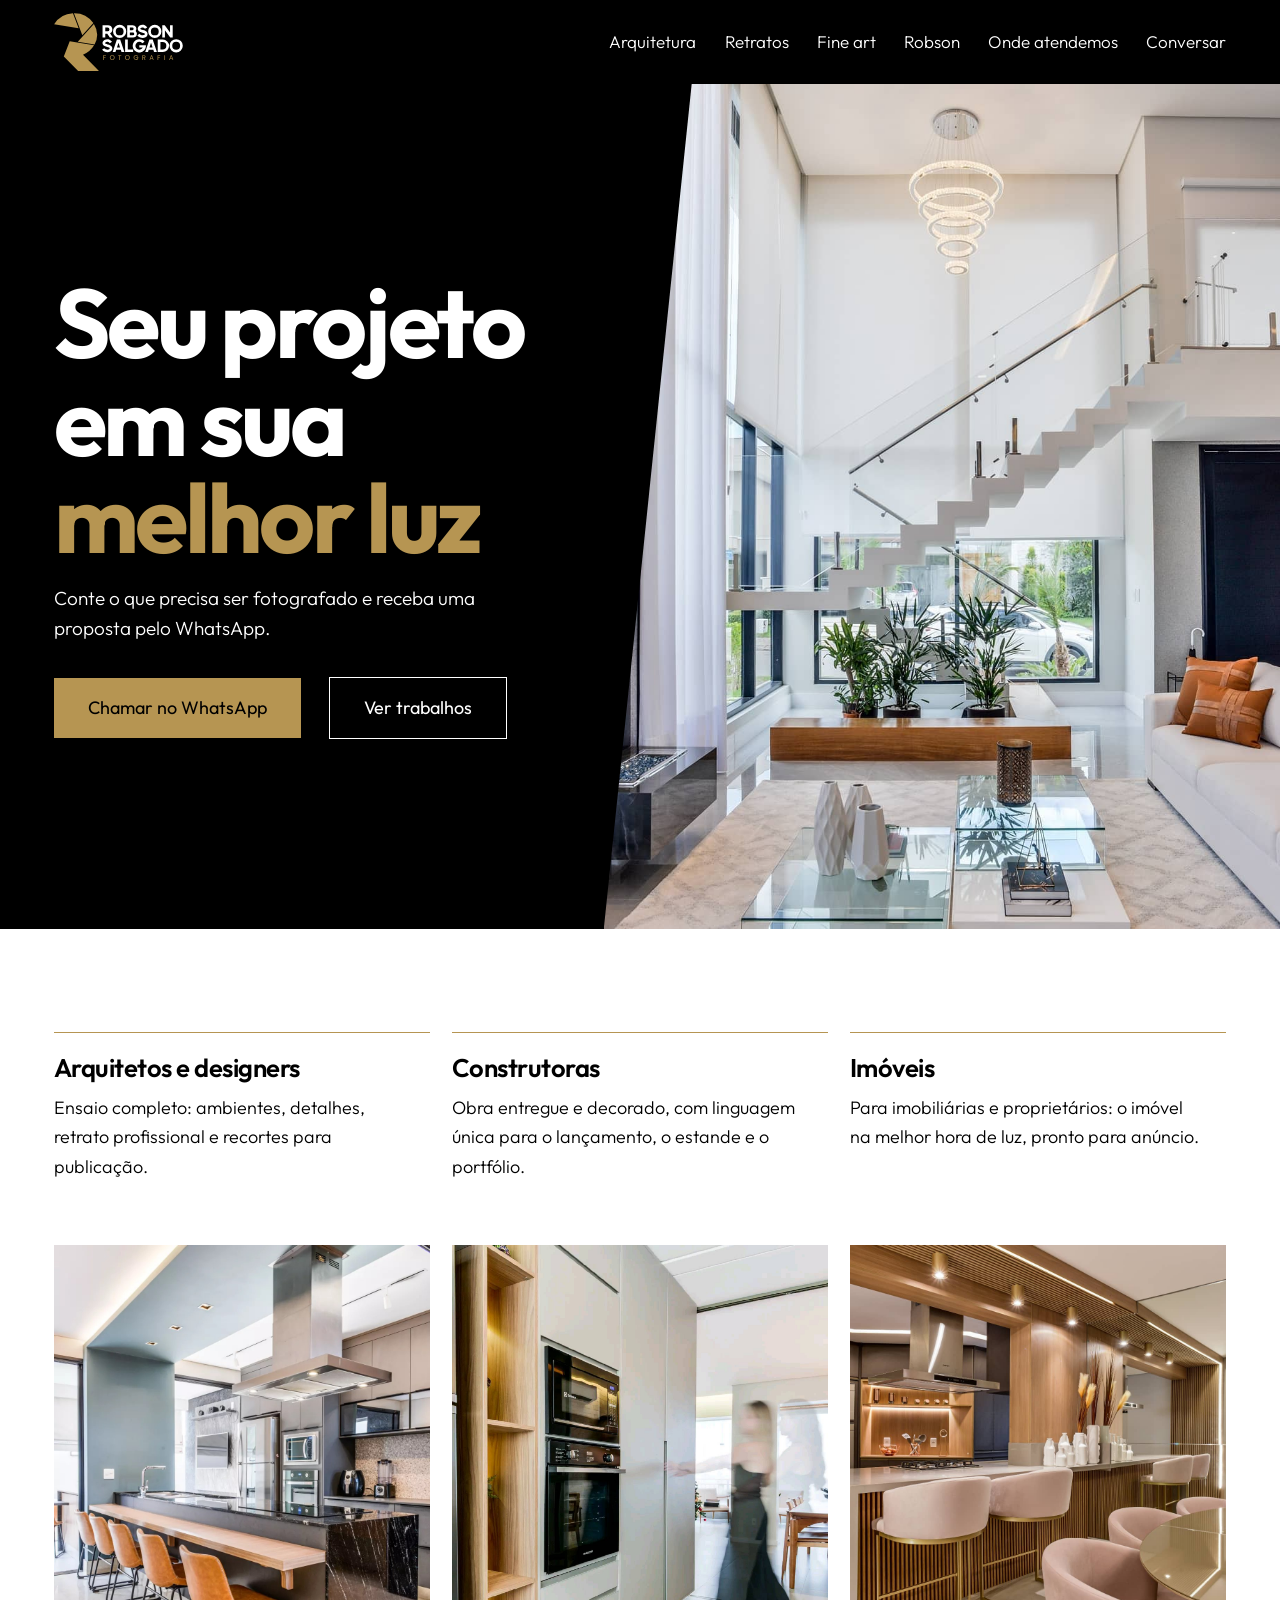
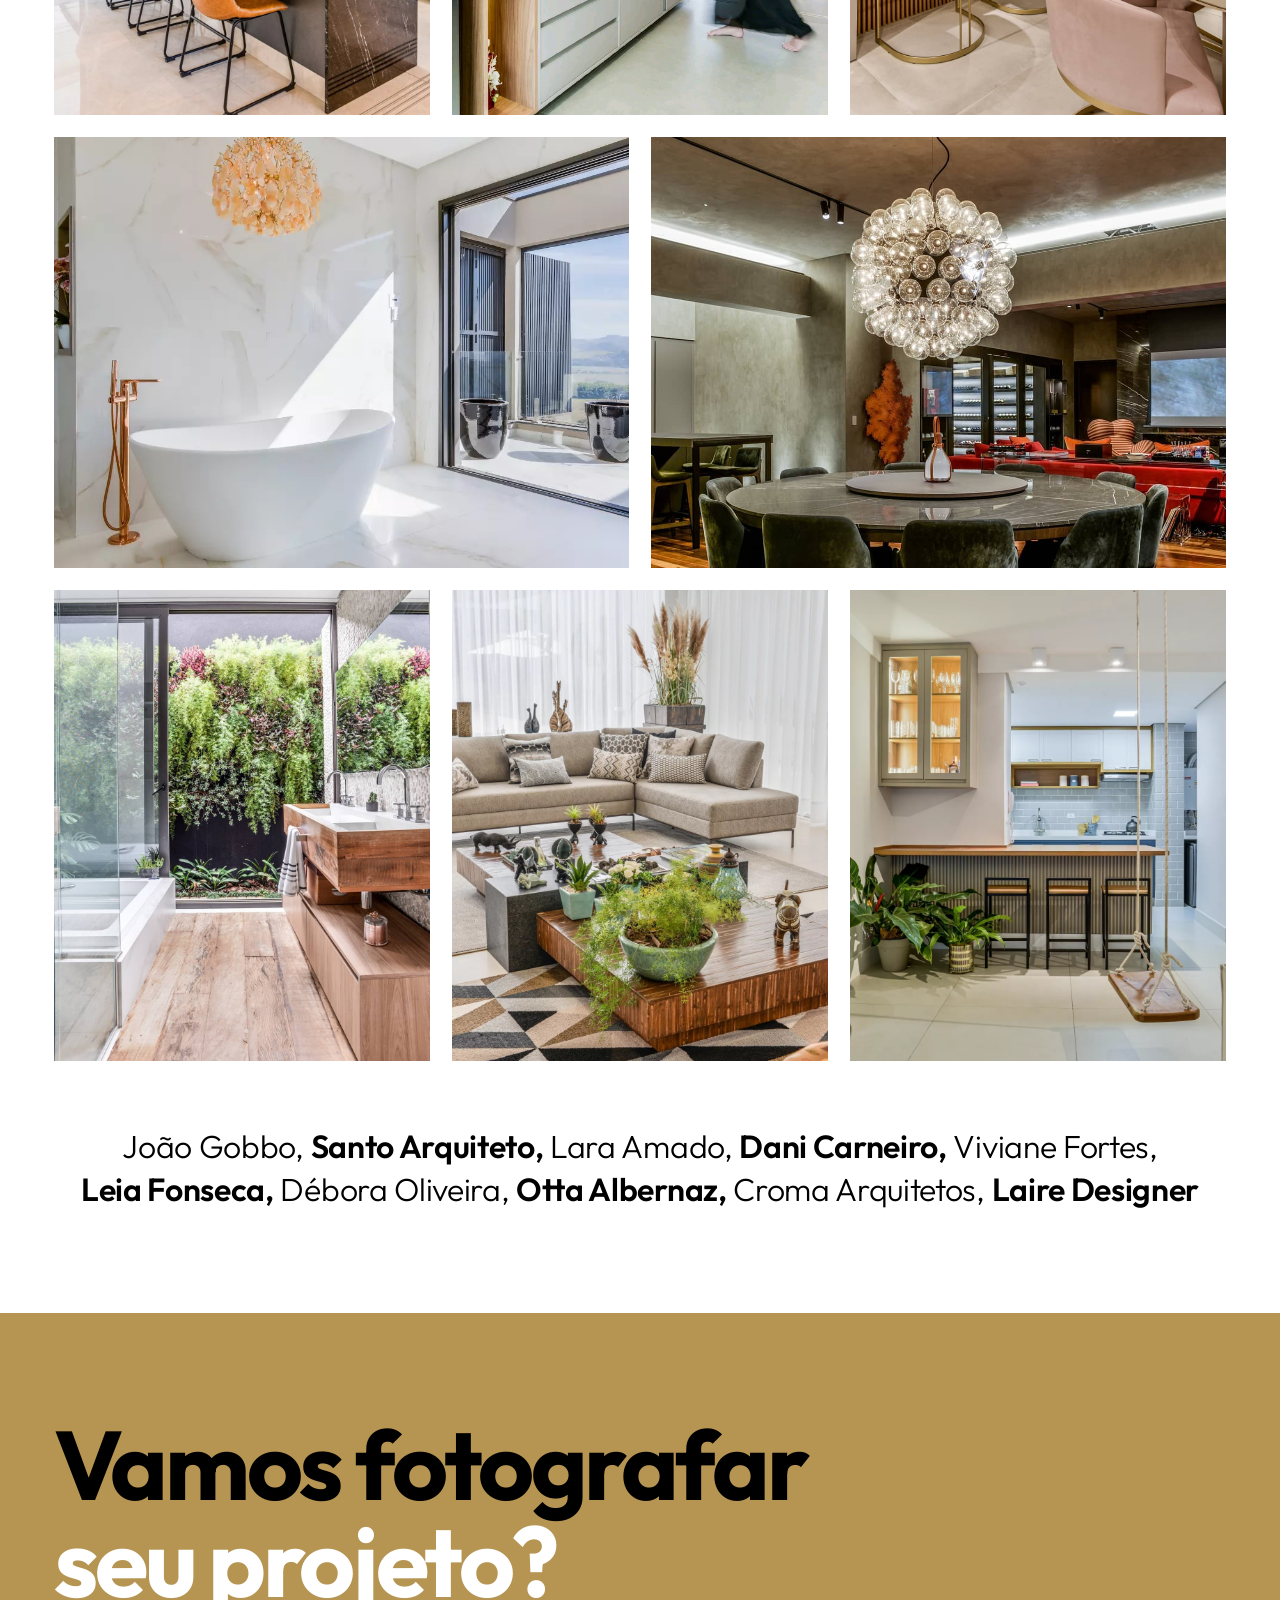
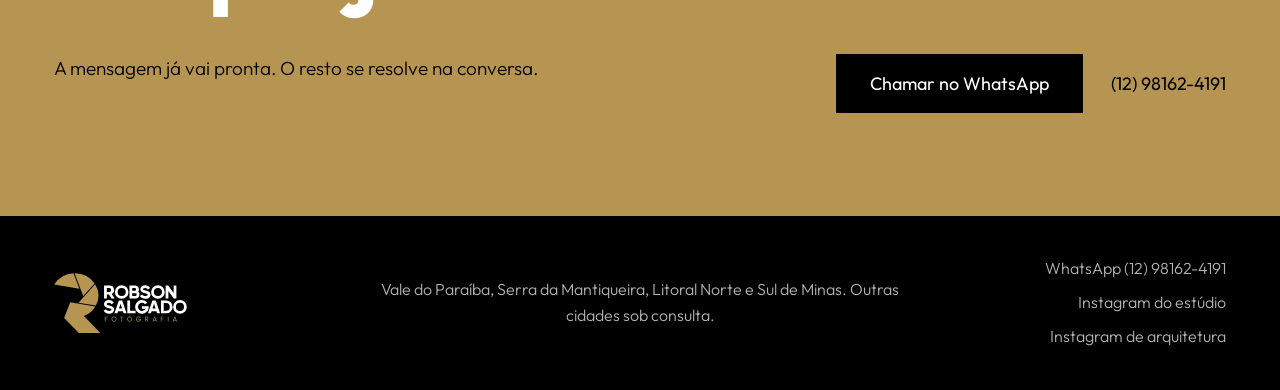
==== commit b2595900: "Primeira tela no celular e contato direto pelo WhatsApp Co-Authored-By: Claude Opus 5.5 <noreply@ant" ====
--- a/arquitetura.html
+++ b/arquitetura.html
@@ -1,2 +1,2 @@
-<!doctype html><html lang="pt-BR"><head><meta charset="utf-8"><meta name="viewport" content="width=device-width,initial-scale=1"><meta name="robots" content="noindex,nofollow"><title>Fotografia de arquitetura · Robson Salgado</title><meta name="description" content="Fotografia de projetos, interiores e imóveis."><meta property="og:title" content="Fotografia de arquitetura · Robson Salgado"><meta property="og:description" content="Fotografia de projetos, interiores e imóveis."><meta property="og:type" content="website"><meta property="og:image" content="https://preterconsultoria-svg.github.io/robson-salgado/assets/link-v4.jpg"><meta property="og:image:width" content="1200"><meta property="og:image:height" content="630"><meta name="twitter:card" content="summary_large_image"><meta name="theme-color" content="#000000"><link rel="icon" href="assets/favicon.svg"><link rel="preconnect" href="https://fonts.googleapis.com"><link rel="preconnect" href="https://fonts.gstatic.com" crossorigin><link href="https://fonts.googleapis.com/css2?family=Outfit:wght@300;400;600;700&display=swap" rel="stylesheet"><link rel="stylesheet" href="assets/site.css?v=8"></head><body>
-<div class="barra"><a href="index.html" aria-label="Robson Salgado Fotografia, início"><img src="assets/logo-negativo.svg" alt="Robson Salgado Fotografia"></a><nav><a href="arquitetura.html">Arquitetura</a><a href="retratos.html">Retratos</a><a href="fine-art.html">Fine art</a><a href="index.html#robson">Robson</a><a href="index.html#onde">Onde atendemos</a><a href="#conversar">Conversar</a></nav></div><main id="topo"><section class="amo inv ab"><img src="assets/fotos/a83.jpg" width="1080" height="1350" alt="Sala de pé-direito duplo com escada" style="object-position:50% 55%"><div class="txt"><h1 class="tit">Seu projeto em sua <b>melhor luz</b></h1><p class="lead">Conte o que precisa ser fotografado e receba uma proposta pelo WhatsApp.</p><div class="acoes"><a class="bt" href="https://wa.me/5512981624191?text=Ol%C3%A1%2C%20Robson%21%20Quero%20fotografar%20um%20projeto." target="_blank" rel="noopener">Chamar no WhatsApp</a><a class="bt linha" href="#conversar">Preencher formulário</a></div></div></section><section><div class="tres" style="margin:0 0 clamp(44px,5vw,72px)"><div><h3>Arquitetos e designers</h3><p>Ensaio completo: ambientes, detalhes, retrato profissional e recortes para publicação.</p></div><div><h3>Construtoras</h3><p>Obra entregue e decorado, com linguagem única para o lançamento, o estande e o portfólio.</p></div><div><h3>Imóveis</h3><p>Para imobiliárias e proprietários: o imóvel na melhor hora de luz, pronto para anúncio.</p></div></div><div class="f3 r impar"><figure><img src="assets/fotos/a46.jpg" width="1080" height="1350" alt="Cozinha integrada com banquetas" loading="lazy"></figure><figure><img src="assets/fotos/a33.jpg" width="1280" height="1920" alt="Pessoa em movimento atravessando a cozinha" loading="lazy"></figure><figure><img src="assets/fotos/a55.jpg" width="1080" height="1350" alt="Banquetas rosê com base dourada" loading="lazy"></figure></div><div class="f2 p"><figure><img src="assets/fotos/a53.jpg" width="1080" height="720" alt="Banheira branca com a luz da janela" loading="lazy"></figure><figure><img src="assets/fotos/a75.jpg" width="1080" height="1080" alt="Lustre de vidro sobre mesa redonda" loading="lazy" style="object-position:50% 45%"></figure></div><div class="f3 r impar"><figure><img src="assets/fotos/a78.jpg" width="1080" height="1350" alt="Banheiro de madeira com jardim vertical" loading="lazy"></figure><figure><img src="assets/fotos/a52.jpg" width="1080" height="1350" alt="Sala de estar com mesa de madeira" loading="lazy"></figure><figure><img src="assets/fotos/a54.jpg" width="1080" height="1350" alt="Varanda integrada com balanço de madeira" loading="lazy"></figure></div><p class="noms d"><span>João Gobbo,</span> <span>Santo Arquiteto,</span> <span>Lara Amado,</span> <span>Dani Carneiro,</span> <span>Viviane Fortes,</span> <span>Leia Fonseca,</span> <span>Débora Oliveira,</span> <span>Otta Albernaz,</span> <span>Croma Arquitetos,</span> <span>Laire Designer</span></p></section><section class="fim" id="conversar"><div class="g"><h2 class="tit">Vamos fotografar <em>seu projeto?</em></h2><div class="pq"><p class="lead">Responda o que souber. O resto se resolve na conversa.</p><a class="ir" style="text-decoration-color:#000" href="https://wa.me/5512981624191?text=Ol%C3%A1%2C%20Robson%21%20Quero%20fotografar%20um%20projeto." target="_blank" rel="noopener">WhatsApp (12) 98162-4191</a></div><form data-assunto="Arquitetura"><label>Seu nome<input id="nome" name="nome" data-r="Seu nome" required autocomplete="name"></label><label>Você é<select id="perfil" name="perfil" data-r="Você é"><option>Arquiteto ou designer</option><option>Construtora ou incorporadora</option><option>Imobiliária</option><option>Proprietário</option></select></label><label>Cidade do projeto<input id="local" name="local" data-r="Cidade do projeto" ></label><label>Metragem ou número de ambientes<input id="tamanho" name="tamanho" data-r="Metragem ou número de ambientes" ></label><label>Prazo<input id="data" name="data" data-r="Prazo" ></label><label class="w">Mensagem<textarea id="msg" name="msg" data-r="Mensagem" ></textarea></label><div class="w"><button class="bt">Enviar pelo WhatsApp</button></div></form></div></section></main><footer><img src="assets/logo-negativo.svg" alt="Robson Salgado Fotografia"><p>Vale do Paraíba, Serra da Mantiqueira, Litoral Norte e Sul de Minas. Outras cidades sob consulta.</p><div><a data-wa href="https://wa.me/5512981624191" target="_blank" rel="noopener">WhatsApp (12) 98162-4191</a><a data-ig="instagramStudio" href="#">Instagram do estúdio</a><a data-ig="instagramArq" href="#">Instagram de arquitetura</a></div></footer><script src="config.js?v=8"></script><script src="assets/site.js?v=8"></script></body></html>+<!doctype html><html lang="pt-BR"><head><meta charset="utf-8"><meta name="viewport" content="width=device-width,initial-scale=1"><meta name="robots" content="noindex,nofollow"><title>Fotografia de arquitetura · Robson Salgado</title><meta name="description" content="Fotografia de projetos, interiores e imóveis."><meta property="og:title" content="Fotografia de arquitetura · Robson Salgado"><meta property="og:description" content="Fotografia de projetos, interiores e imóveis."><meta property="og:type" content="website"><meta property="og:image" content="https://preterconsultoria-svg.github.io/robson-salgado/assets/link-v4.jpg"><meta property="og:image:width" content="1200"><meta property="og:image:height" content="630"><meta name="twitter:card" content="summary_large_image"><meta name="theme-color" content="#000000"><link rel="icon" href="assets/favicon.svg"><link rel="preconnect" href="https://fonts.googleapis.com"><link rel="preconnect" href="https://fonts.gstatic.com" crossorigin><link href="https://fonts.googleapis.com/css2?family=Outfit:wght@300;400;600;700&display=swap" rel="stylesheet"><link rel="stylesheet" href="assets/site.css?v=9"></head><body>
+<div class="barra"><a href="index.html" aria-label="Robson Salgado Fotografia, início"><img src="assets/logo-negativo.svg" alt="Robson Salgado Fotografia"></a><nav><a href="arquitetura.html">Arquitetura</a><a href="retratos.html">Retratos</a><a href="fine-art.html">Fine art</a><a href="index.html#robson">Robson</a><a href="index.html#onde">Onde atendemos</a><a href="#conversar">Conversar</a></nav></div><main id="topo"><section class="amo inv ab"><img src="assets/fotos/a83.jpg" width="1080" height="1350" alt="Sala de pé-direito duplo com escada" style="object-position:50% 55%"><div class="txt"><h1 class="tit">Seu projeto em sua <b>melhor luz</b></h1><p class="lead">Conte o que precisa ser fotografado e receba uma proposta pelo WhatsApp.</p><div class="acoes"><a class="bt" href="https://wa.me/5512981624191?text=Ol%C3%A1%2C%20Robson%21%20Vim%20pelo%20seu%20site%20e%20quero%20um%20or%C3%A7amento%20para%20fotografar%20um%20projeto%20de%20arquitetura." target="_blank" rel="noopener">Chamar no WhatsApp</a><a class="bt linha" href="#trabalhos">Ver trabalhos</a></div></div></section><section id="trabalhos"><div class="tres" style="margin:0 0 clamp(44px,5vw,72px)"><div><h3>Arquitetos e designers</h3><p>Ensaio completo: ambientes, detalhes, retrato profissional e recortes para publicação.</p></div><div><h3>Construtoras</h3><p>Obra entregue e decorado, com linguagem única para o lançamento, o estande e o portfólio.</p></div><div><h3>Imóveis</h3><p>Para imobiliárias e proprietários: o imóvel na melhor hora de luz, pronto para anúncio.</p></div></div><div class="f3 r impar"><figure><img src="assets/fotos/a46.jpg" width="1080" height="1350" alt="Cozinha integrada com banquetas" loading="lazy"></figure><figure><img src="assets/fotos/a33.jpg" width="1280" height="1920" alt="Pessoa em movimento atravessando a cozinha" loading="lazy"></figure><figure><img src="assets/fotos/a55.jpg" width="1080" height="1350" alt="Banquetas rosê com base dourada" loading="lazy"></figure></div><div class="f2 p"><figure><img src="assets/fotos/a53.jpg" width="1080" height="720" alt="Banheira branca com a luz da janela" loading="lazy"></figure><figure><img src="assets/fotos/a75.jpg" width="1080" height="1080" alt="Lustre de vidro sobre mesa redonda" loading="lazy" style="object-position:50% 45%"></figure></div><div class="f3 r impar"><figure><img src="assets/fotos/a78.jpg" width="1080" height="1350" alt="Banheiro de madeira com jardim vertical" loading="lazy"></figure><figure><img src="assets/fotos/a52.jpg" width="1080" height="1350" alt="Sala de estar com mesa de madeira" loading="lazy"></figure><figure><img src="assets/fotos/a54.jpg" width="1080" height="1350" alt="Varanda integrada com balanço de madeira" loading="lazy"></figure></div><p class="noms d"><span>João Gobbo,</span> <span>Santo Arquiteto,</span> <span>Lara Amado,</span> <span>Dani Carneiro,</span> <span>Viviane Fortes,</span> <span>Leia Fonseca,</span> <span>Débora Oliveira,</span> <span>Otta Albernaz,</span> <span>Croma Arquitetos,</span> <span>Laire Designer</span></p></section><section class="fim" id="conversar"><div class="g"><h2 class="tit">Vamos fotografar <em>seu projeto?</em></h2><p class="lead">A mensagem já vai pronta. O resto se resolve na conversa.</p><div class="pq"><a class="bt" href="https://wa.me/5512981624191?text=Ol%C3%A1%2C%20Robson%21%20Vim%20pelo%20seu%20site%20e%20quero%20um%20or%C3%A7amento%20para%20fotografar%20um%20projeto%20de%20arquitetura." target="_blank" rel="noopener">Chamar no WhatsApp</a><span>(12) 98162-4191</span></div></div></section></main><footer><img src="assets/logo-negativo.svg" alt="Robson Salgado Fotografia"><p>Vale do Paraíba, Serra da Mantiqueira, Litoral Norte e Sul de Minas. Outras cidades sob consulta.</p><div><a data-wa href="https://wa.me/5512981624191" target="_blank" rel="noopener">WhatsApp (12) 98162-4191</a><a data-ig="instagramStudio" href="#">Instagram do estúdio</a><a data-ig="instagramArq" href="#">Instagram de arquitetura</a></div></footer><script src="config.js?v=9"></script><script src="assets/site.js?v=9"></script></body></html>
--- a/assets/site.css
+++ b/assets/site.css
@@ -57,8 +57,18 @@
 .linha{border:1px solid #fff;background:none;color:#fff}.linha:hover{background:#fff;color:#000}
 /* catálogo */
 .cat{display:grid;grid-template-columns:repeat(3,1fr);gap:clamp(24px,4vw,56px)}.cat label{cursor:pointer;display:block}.cat .quadro{background:#fff;border:8px solid #000;padding:clamp(14px,1.8vw,26px);box-shadow:0 1px 2px #0003,0 26px 38px -12px #0006}.cat .quadro img{width:100%;height:auto;aspect-ratio:3/4}.cat .nm{display:flex;justify-content:space-between;align-items:center;gap:14px;margin-top:30px;font-size:23px;font-weight:600}.cat input{position:absolute;opacity:0;width:1px;height:1px}.cat .mk{font:400 17px var(--t);border:1px solid #000;padding:11px 18px;white-space:nowrap}.cat .mk:after{content:"Escolher"}.cat input:checked~.nm .mk{background:var(--ouro);border-color:var(--ouro)}.cat input:checked~.nm .mk:after{content:"Escolhida"}.cat input:checked~.quadro{border-color:var(--ouro)}.cat input:focus-visible~.nm .mk{outline:2px solid #000;outline-offset:4px}
-.sel{position:sticky;bottom:0;z-index:8;background:#000;color:#fff;display:flex;flex-wrap:wrap;justify-content:space-between;align-items:center;gap:14px 30px;padding:16px var(--m)}.sel[hidden]{display:none}.sel p{font-weight:400}.amo>img{min-width:0}.fim form>label:nth-last-child(3):nth-child(odd){grid-column:1/-1}.outra .bt{padding-inline:22px}
+.sel{position:sticky;bottom:0;z-index:8;background:#000;color:#fff;display:flex;flex-wrap:wrap;justify-content:space-between;align-items:center;gap:14px 30px;padding:16px var(--m)}.sel[hidden]{display:none}.sel p{font-weight:400}.amo>img{min-width:0}.fim .lead{grid-column:1/7;text-wrap:balance}.fim .pq{grid-column:7/13;display:flex;flex-wrap:wrap;align-items:center;gap:14px 28px;justify-self:end}.fim .pq span{font-weight:400;white-space:nowrap}.outra .bt{padding-inline:22px}
 @media(max-width:820px){.capa,.amo,.amo.inv,.amo:not(.inv){grid-template-columns:minmax(0,1fr);min-height:0}.capa .fotos{order:-1;min-height:0;aspect-ratio:1/1.02;clip-path:polygon(0 0,100% 0,100% 100%,0 92%)}.txt,.amo .txt,.amo.inv .txt{padding:32px var(--m) 56px}.capa .gr{font-size:11.6vw}.abas{gap:14px;margin-top:40px;flex-wrap:wrap}.abas button{min-width:0;flex:1}.abas .pausa{flex-basis:100%}.amo>img,.amo.inv>img{order:-1;aspect-ratio:1/1.02;height:auto;clip-path:polygon(0 0,100% 0,100% 100%,0 92%)}.cat{grid-template-columns:1fr;gap:52px;max-width:360px;margin-inline:auto}.sel .bt{width:100%;text-align:center}}
+@media(max-width:820px){.fim .lead,.fim .pq{grid-column:1/-1;justify-self:stretch}.fim .pq{margin-top:28px}.fim .pq .bt{width:100%;text-align:center}
+/* primeira tela: foto ocupa a sobra, texto, botão e abas sempre visíveis */
+.capa,.amo.ab{display:flex;flex-direction:column;min-height:0;height:calc(100vh - 76px);height:calc(100svh - 76px)}
+.capa .fotos,.amo.ab>img{order:-1;flex:1 1 0;width:100%;min-height:150px;height:0;aspect-ratio:auto;max-height:none}
+.capa .txt,.amo.ab .txt{flex:none;align-self:stretch;padding:18px var(--m) 20px}
+.capa .gr,.amo.ab .tit{font-size:clamp(32px,min(10.6vw,6.6svh),52px);margin:0}
+.capa .s p.sub,.amo.ab .lead{font-size:18px;line-height:1.4;margin:10px 0 18px;max-width:none}
+.capa .bt,.amo.ab .bt{display:block;text-align:center;padding:16px 20px}.amo.ab .acoes{display:grid;gap:10px}
+.abas{margin-top:18px;gap:12px;flex-wrap:nowrap}.abas button{font-size:16px}.abas .pausa{display:none}}
+@media(max-width:820px) and (max-height:520px){.capa,.amo.ab{height:auto}.capa .fotos,.amo.ab>img{flex:none;height:150px}}
 @media(prefers-reduced-motion:reduce){.s{transition:none}}
 @media(max-width:820px){
 
